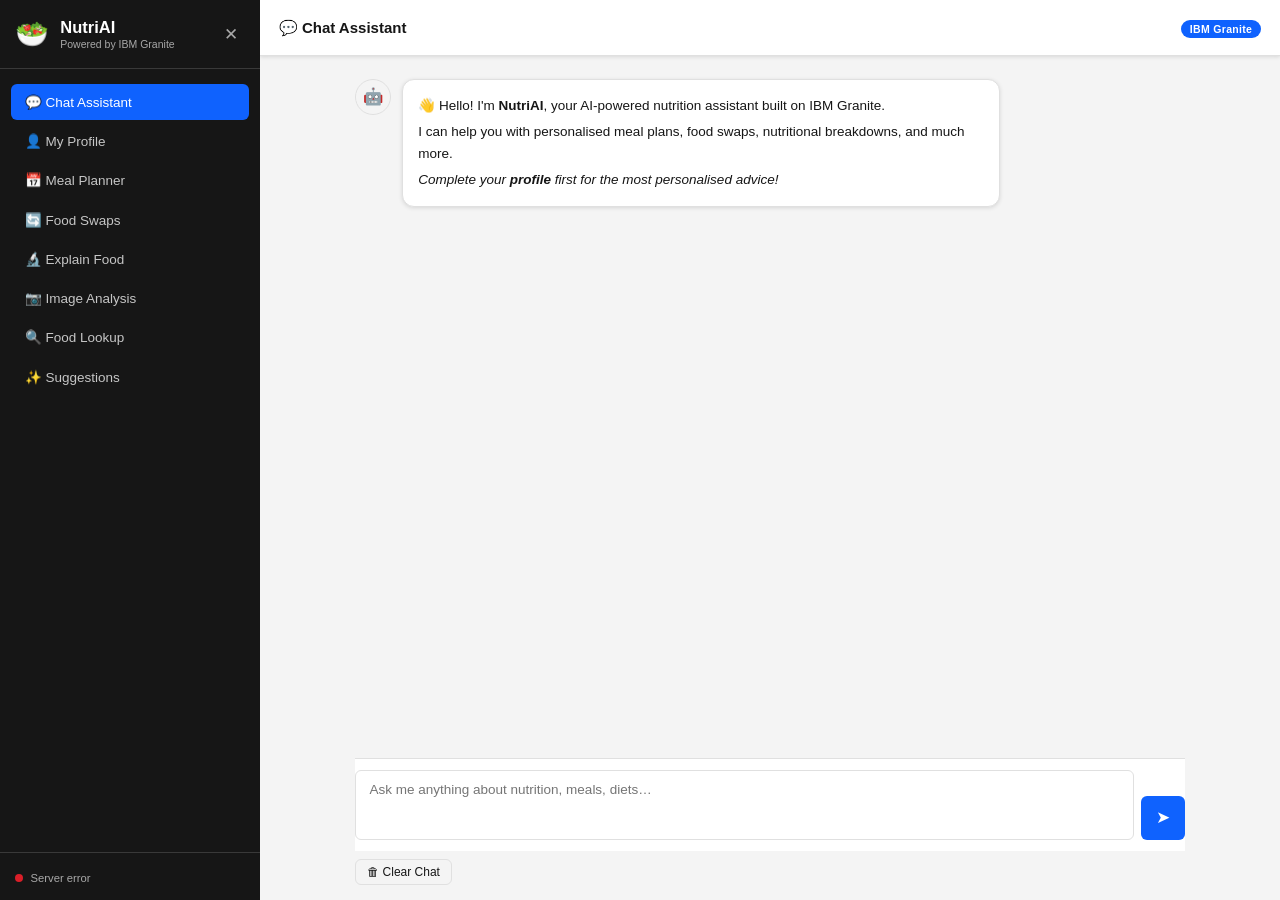
==== templates/index.html @ de21a89e "Initial commit: NutriAI - IBM Granite Nutrition Agent - Flask REST API with 13 endpoints - IBM Grani" ====
<!DOCTYPE html>
<html lang="en">
<head>
  <meta charset="UTF-8" />
  <meta name="viewport" content="width=device-width, initial-scale=1.0" />
  <title>NutriAI – AI Nutrition Assistant | IBM Granite</title>
  <link rel="stylesheet" href="/static/css/style.css" />
  <link rel="icon" type="image/svg+xml" href="data:image/svg+xml,<svg xmlns='http://www.w3.org/2000/svg' viewBox='0 0 100 100'><text y='.9em' font-size='90'>🥗</text></svg>" />
</head>
<body>

<!-- ═══════════════════════════  SIDEBAR  ════════════════════════════════ -->
<aside class="sidebar" id="sidebar">
  <div class="sidebar-header">
    <div class="logo">
      <span class="logo-icon">🥗</span>
      <div>
        <div class="logo-title">NutriAI</div>
        <div class="logo-sub">Powered by IBM Granite</div>
      </div>
    </div>
    <button class="sidebar-toggle" id="sidebarClose" aria-label="Close sidebar">✕</button>
  </div>

  <nav class="sidebar-nav">
    <button class="nav-btn active" data-panel="chat"        onclick="showPanel('chat')">💬 Chat Assistant</button>
    <button class="nav-btn"        data-panel="profile"     onclick="showPanel('profile')">👤 My Profile</button>
    <button class="nav-btn"        data-panel="mealplan"    onclick="showPanel('mealplan')">📅 Meal Planner</button>
    <button class="nav-btn"        data-panel="foodswap"    onclick="showPanel('foodswap')">🔄 Food Swaps</button>
    <button class="nav-btn"        data-panel="explain"     onclick="showPanel('explain')">🔬 Explain Food</button>
    <button class="nav-btn"        data-panel="image"       onclick="showPanel('image')">📷 Image Analysis</button>
    <button class="nav-btn"        data-panel="lookup"      onclick="showPanel('lookup')">🔍 Food Lookup</button>
    <button class="nav-btn"        data-panel="suggestions" onclick="showPanel('suggestions')">✨ Suggestions</button>
  </nav>

  <div class="sidebar-footer">
    <div class="status-badge" id="statusBadge">
      <span class="status-dot" id="statusDot"></span>
      <span id="statusText">Checking…</span>
    </div>
  </div>
</aside>

<!-- ════════════════════════════  MAIN  ══════════════════════════════════ -->
<div class="main-wrapper">

  <!-- Top bar -->
  <header class="topbar">
    <button class="hamburger" id="hamburger" onclick="toggleSidebar()" aria-label="Menu">☰</button>
    <h1 class="topbar-title" id="panelTitle">💬 Chat Assistant</h1>
    <div class="topbar-actions">
      <span class="ibm-badge">IBM Granite</span>
    </div>
  </header>

  <!-- ────────────────  CHAT PANEL  ──────────────── -->
  <section class="panel active" id="panel-chat">
    <div class="chat-container">
      <div class="chat-messages" id="chatMessages">
        <div class="chat-message assistant">
          <div class="avatar">🤖</div>
          <div class="bubble">
            <p>👋 Hello! I'm <strong>NutriAI</strong>, your AI-powered nutrition assistant built on IBM Granite.</p>
            <p>I can help you with personalised meal plans, food swaps, nutritional breakdowns, and much more.</p>
            <p><em>Complete your <strong>profile</strong> first for the most personalised advice!</em></p>
          </div>
        </div>
      </div>
      <div class="chat-input-row">
        <textarea id="chatInput" class="chat-textarea" rows="2"
          placeholder="Ask me anything about nutrition, meals, diets…" 
          onkeydown="chatKeydown(event)"></textarea>
        <button class="btn-send" onclick="sendChat()" aria-label="Send">➤</button>
      </div>
      <div class="chat-actions">
        <button class="btn-ghost btn-sm" onclick="clearChat()">🗑 Clear Chat</button>
      </div>
    </div>
  </section>

  <!-- ────────────────  PROFILE PANEL  ──────────────── -->
  <section class="panel" id="panel-profile">
    <div class="panel-inner">
      <div class="panel-hero">
        <h2>👤 My Health Profile</h2>
        <p>Fill in your details for a fully personalised AI nutrition experience.</p>
      </div>

      <form id="profileForm" class="card-form" onsubmit="saveProfile(event)">
        <div class="form-grid">

          <div class="form-group">
            <label>Name</label>
            <input type="text" id="pName" placeholder="Your name" />
          </div>
          <div class="form-group">
            <label>Age</label>
            <input type="number" id="pAge" placeholder="Years" min="10" max="120" />
          </div>
          <div class="form-group">
            <label>Gender</label>
            <select id="pGender">
              <option value="">Select…</option>
              <option value="male">Male</option>
              <option value="female">Female</option>
              <option value="other">Other</option>
            </select>
          </div>
          <div class="form-group">
            <label>Height (cm)</label>
            <input type="number" id="pHeight" placeholder="cm" min="50" max="250" />
          </div>
          <div class="form-group">
            <label>Current Weight (kg)</label>
            <input type="number" id="pWeight" placeholder="kg" min="20" max="500" step="0.1" />
          </div>
          <div class="form-group">
            <label>Target Weight (kg)</label>
            <input type="number" id="pTargetWeight" placeholder="kg" min="20" max="500" step="0.1" />
          </div>

          <div class="form-group">
            <label>Health Goal</label>
            <select id="pHealthGoal"></select>
          </div>
          <div class="form-group">
            <label>Activity Level</label>
            <select id="pActivityLevel"></select>
          </div>
          <div class="form-group">
            <label>Dietary Preference</label>
            <select id="pDietaryPref"></select>
          </div>
          <div class="form-group">
            <label>Meals Per Day</label>
            <select id="pMealsPerDay">
              <option value="2">2 meals</option>
              <option value="3" selected>3 meals</option>
              <option value="4">4 meals</option>
              <option value="5">5 meals</option>
              <option value="6">6 meals</option>
            </select>
          </div>

          <div class="form-group full-width">
            <label>Medical Conditions (comma-separated)</label>
            <input type="text" id="pMedical" placeholder="e.g. diabetes_type2, hypertension" />
          </div>
          <div class="form-group full-width">
            <label>Allergies / Intolerances (comma-separated)</label>
            <input type="text" id="pAllergies" placeholder="e.g. peanuts, shellfish, lactose" />
          </div>
          <div class="form-group full-width">
            <label>Disliked Foods (comma-separated)</label>
            <input type="text" id="pDisliked" placeholder="e.g. mushrooms, olives" />
          </div>
          <div class="form-group full-width">
            <label>Preferred Cuisines</label>
            <div id="cuisineCheckboxes" class="checkbox-group"></div>
          </div>
          <div class="form-group full-width">
            <label>Fitness Routine (describe)</label>
            <textarea id="pFitness" rows="2" placeholder="e.g. 5km run 3x/week, weight training 4x/week"></textarea>
          </div>
        </div>

        <div class="form-actions">
          <button type="submit" class="btn-primary">💾 Save Profile</button>
          <button type="button" class="btn-ghost" onclick="resetProfile()">🗑 Reset Profile</button>
        </div>
      </form>

      <div id="profileStats" class="stats-cards hidden"></div>
    </div>
  </section>

  <!-- ────────────────  MEAL PLAN PANEL  ──────────────── -->
  <section class="panel" id="panel-mealplan">
    <div class="panel-inner">
      <div class="panel-hero">
        <h2>📅 Personalised Meal Planner</h2>
        <p>Generate a complete AI-crafted meal plan tailored to your health goals and preferences.</p>
      </div>

      <div class="controls-row card">
        <div class="form-group">
          <label>Number of Days</label>
          <select id="mpDays">
            <option value="1">1 Day</option>
            <option value="3">3 Days</option>
            <option value="5">5 Days</option>
            <option value="7" selected>7 Days</option>
            <option value="14">14 Days</option>
          </select>
        </div>
        <button class="btn-primary" onclick="generateMealPlan()">🍽 Generate Meal Plan</button>
      </div>

      <div id="mealPlanResult" class="result-card hidden"></div>
      <div id="mealPlanFeedback" class="feedback-bar hidden">
        <span>Rate this meal plan:</span>
        <div class="stars" id="mpStars"></div>
      </div>
    </div>
  </section>

  <!-- ────────────────  FOOD SWAP PANEL  ──────────────── -->
  <section class="panel" id="panel-foodswap">
    <div class="panel-inner">
      <div class="panel-hero">
        <h2>🔄 Smart Food Swaps</h2>
        <p>Enter foods you want to replace and get personalised, healthier alternatives.</p>
      </div>

      <div class="card">
        <div class="form-group">
          <label>Foods to swap (comma-separated)</label>
          <input type="text" id="swapFoods" placeholder="e.g. white rice, butter, soda" />
        </div>
        <div class="form-group">
          <label>Reason for swap (optional)</label>
          <input type="text" id="swapReason" placeholder="e.g. reduce sugar, increase protein, lower carbs" />
        </div>
        <button class="btn-primary" onclick="getSwaps()">🔄 Get Smart Swaps</button>
      </div>

      <div id="swapResult" class="result-card hidden"></div>
    </div>
  </section>

  <!-- ────────────────  EXPLAIN FOOD PANEL  ──────────────── -->
  <section class="panel" id="panel-explain">
    <div class="panel-inner">
      <div class="panel-hero">
        <h2>🔬 Nutritional Explainer</h2>
        <p>Deep-dive into the science behind any food or meal. Understand what you eat.</p>
      </div>

      <div class="card">
        <div class="form-group">
          <label>Food or Meal to Explain</label>
          <input type="text" id="explainFood" placeholder="e.g. quinoa, salmon with broccoli, Greek yogurt" 
            onkeydown="if(event.key==='Enter') explainFoodItem()" />
        </div>
        <button class="btn-primary" onclick="explainFoodItem()">🔬 Explain Nutrition</button>
      </div>

      <div id="explainResult" class="result-card hidden"></div>
    </div>
  </section>

  <!-- ────────────────  IMAGE ANALYSIS PANEL  ──────────────── -->
  <section class="panel" id="panel-image">
    <div class="panel-inner">
      <div class="panel-hero">
        <h2>📷 Image Analysis</h2>
        <p>Upload a food photo or grocery label for instant AI nutritional analysis.</p>
      </div>

      <div class="card">
        <div class="upload-zone" id="uploadZone"
          ondragover="event.preventDefault(); this.classList.add('drag-over')"
          ondragleave="this.classList.remove('drag-over')"
          ondrop="handleDrop(event)">
          <div class="upload-icon">📷</div>
          <p>Drag & drop an image here, or</p>
          <label class="btn-outline" for="imageInput">Browse Image</label>
          <input type="file" id="imageInput" accept="image/*" style="display:none" onchange="handleImageSelect(event)" />
          <p class="muted">Supports PNG, JPG, JPEG, WebP (max 10MB)</p>
        </div>

        <div id="imagePreviewWrapper" class="hidden">
          <img id="imagePreview" class="image-preview" alt="Uploaded food image" />
          <button class="btn-ghost btn-sm" onclick="clearImage()">✕ Remove</button>
        </div>

        <button class="btn-primary" id="analyseBtn" onclick="analyseImage()" disabled>
          🔍 Analyse Image
        </button>
      </div>

      <div id="imageResult" class="result-card hidden"></div>
    </div>
  </section>

  <!-- ────────────────  FOOD LOOKUP PANEL  ──────────────── -->
  <section class="panel" id="panel-lookup">
    <div class="panel-inner">
      <div class="panel-hero">
        <h2>🔍 Food Nutrition Lookup</h2>
        <p>Instantly look up calorie and macro data for any food from our database.</p>
      </div>

      <div class="card">
        <div class="form-group search-row">
          <input type="text" id="lookupQuery" placeholder="e.g. chicken breast, avocado, oats"
            oninput="searchFoodsLive()" onkeydown="if(event.key==='Enter') lookupFood()" />
          <button class="btn-primary" onclick="lookupFood()">🔍 Look Up</button>
        </div>
        <div id="lookupSuggestions" class="tag-suggestions"></div>
      </div>

      <div id="lookupResult" class="result-card hidden"></div>
    </div>
  </section>

  <!-- ────────────────  SUGGESTIONS PANEL  ──────────────── -->
  <section class="panel" id="panel-suggestions">
    <div class="panel-inner">
      <div class="panel-hero">
        <h2>✨ Adaptive Suggestions</h2>
        <p>AI-powered meal suggestions that learn from your preferences and feedback.</p>
      </div>

      <div class="card">
        <p>Get personalised meal ideas based on your profile and feedback history. The more feedback you give, the smarter suggestions become!</p>
        <button class="btn-primary" onclick="getSuggestions()">✨ Get My Suggestions</button>
      </div>

      <div id="suggestionsResult" class="result-card hidden"></div>

      <!-- Feedback section -->
      <div class="card" style="margin-top:1.5rem">
        <h3>📝 Leave Feedback</h3>
        <p class="muted">Help NutriAI learn your preferences</p>
        <div class="form-grid" style="margin-top:1rem">
          <div class="form-group">
            <label>Food / Meal</label>
            <input type="text" id="fbItem" placeholder="e.g. Grilled chicken salad" />
          </div>
          <div class="form-group">
            <label>Type</label>
            <select id="fbType">
              <option value="meal">Meal</option>
              <option value="swap">Food Swap</option>
              <option value="plan">Meal Plan</option>
            </select>
          </div>
          <div class="form-group full-width">
            <label>Rating</label>
            <div class="stars" id="fbStars" data-rating="3"></div>
          </div>
          <div class="form-group full-width">
            <label>Note (optional)</label>
            <input type="text" id="fbNote" placeholder="e.g. Too spicy, loved the flavour" />
          </div>
        </div>
        <button class="btn-primary" onclick="submitFeedback()">Submit Feedback</button>
      </div>
    </div>
  </section>

</div><!-- /.main-wrapper -->

<!-- Loading overlay -->
<div class="loading-overlay hidden" id="loadingOverlay">
  <div class="spinner"></div>
  <p id="loadingText">Thinking…</p>
</div>

<!-- Toast notification -->
<div class="toast hidden" id="toast"></div>

<script src="/static/js/app.js"></script>
</body>
</html>
---- static/css/style.css ----
/* ═══════════════════════════════════════════════════════════════
   style.css  –  NutriAI Nutrition Assistant
   IBM Design–inspired: clean, accessible, professional
═══════════════════════════════════════════════════════════════ */

/* ── Variables ───────────────────────────────────────────────── */
:root {
  --bg:        #f4f4f4;
  --surface:   #ffffff;
  --border:    #e0e0e0;
  --text:      #161616;
  --muted:     #6f6f6f;
  --accent:    #0f62fe;   /* IBM Blue */
  --accent2:   #198038;   /* IBM Green */
  --danger:    #da1e28;
  --warn:      #f1c21b;
  --sidebar-w: 260px;
  --topbar-h:  56px;
  --radius:    6px;
  --shadow:    0 1px 4px rgba(0,0,0,.12);
  --font:      'IBM Plex Sans', -apple-system, BlinkMacSystemFont, 'Segoe UI', sans-serif;
}

/* ── Reset ───────────────────────────────────────────────────── */
*, *::before, *::after { box-sizing: border-box; margin: 0; padding: 0; }
html { font-size: 15px; }
body {
  font-family: var(--font);
  background: var(--bg);
  color: var(--text);
  min-height: 100vh;
  overflow-x: hidden;
}
a { color: var(--accent); text-decoration: none; }
a:hover { text-decoration: underline; }

/* ── Sidebar ─────────────────────────────────────────────────── */
.sidebar {
  position: fixed;
  top: 0; left: 0;
  width: var(--sidebar-w);
  height: 100vh;
  background: #161616;
  color: #f4f4f4;
  display: flex;
  flex-direction: column;
  z-index: 200;
  transition: transform .25s ease;
}
.sidebar.collapsed { transform: translateX(-100%); }

.sidebar-header {
  display: flex;
  align-items: center;
  justify-content: space-between;
  padding: 1.2rem 1rem;
  border-bottom: 1px solid #393939;
}
.logo { display: flex; align-items: center; gap: .75rem; }
.logo-icon { font-size: 1.8rem; }
.logo-title { font-size: 1.1rem; font-weight: 700; color: #ffffff; }
.logo-sub { font-size: .7rem; color: #a8a8a8; margin-top: 1px; }

.sidebar-toggle {
  background: none; border: none; color: #a8a8a8;
  font-size: 1.1rem; cursor: pointer; padding: .25rem .5rem; border-radius: 3px;
}
.sidebar-toggle:hover { background: #393939; color: #fff; }

.sidebar-nav {
  flex: 1;
  overflow-y: auto;
  padding: 1rem .75rem;
  display: flex;
  flex-direction: column;
  gap: .25rem;
}
.nav-btn {
  width: 100%;
  text-align: left;
  padding: .65rem .9rem;
  border: none;
  background: transparent;
  color: #c6c6c6;
  border-radius: var(--radius);
  cursor: pointer;
  font-size: .9rem;
  font-family: var(--font);
  transition: background .15s, color .15s;
}
.nav-btn:hover  { background: #262626; color: #ffffff; }
.nav-btn.active { background: var(--accent); color: #ffffff; }

.sidebar-footer {
  padding: 1rem;
  border-top: 1px solid #393939;
}
.status-badge {
  display: inline-flex;
  align-items: center;
  gap: .5rem;
  font-size: .75rem;
  color: #a8a8a8;
}
.status-dot {
  width: 8px; height: 8px;
  border-radius: 50%;
  background: #a8a8a8;
  flex-shrink: 0;
}
.status-dot.live  { background: var(--accent2); }
.status-dot.demo  { background: var(--warn); }
.status-dot.error { background: var(--danger); }

/* ── Main wrapper ────────────────────────────────────────────── */
.main-wrapper {
  margin-left: var(--sidebar-w);
  min-height: 100vh;
  display: flex;
  flex-direction: column;
  transition: margin-left .25s ease;
}
.main-wrapper.full { margin-left: 0; }

/* ── Topbar ──────────────────────────────────────────────────── */
.topbar {
  position: sticky;
  top: 0; z-index: 100;
  height: var(--topbar-h);
  background: var(--surface);
  border-bottom: 1px solid var(--border);
  display: flex;
  align-items: center;
  padding: 0 1.25rem;
  gap: 1rem;
  box-shadow: var(--shadow);
}
.hamburger {
  background: none; border: none;
  font-size: 1.4rem; cursor: pointer; color: var(--text);
  display: none;   /* shown on mobile */
  padding: .25rem .5rem; border-radius: 4px;
}
.hamburger:hover { background: var(--bg); }
.topbar-title { font-size: 1rem; font-weight: 600; flex: 1; }
.ibm-badge {
  font-size: .7rem;
  font-weight: 600;
  background: #0f62fe;
  color: #fff;
  padding: .2rem .6rem;
  border-radius: 12px;
  letter-spacing: .03em;
}

/* ── Panels ──────────────────────────────────────────────────── */
.panel { display: none; flex: 1; animation: fadeIn .2s ease; }
.panel.active { display: flex; flex-direction: column; }

.panel-inner {
  max-width: 860px;
  width: 100%;
  margin: 0 auto;
  padding: 2rem 1.5rem;
  flex: 1;
}
.panel-hero {
  margin-bottom: 1.5rem;
}
.panel-hero h2 { font-size: 1.4rem; font-weight: 700; margin-bottom: .4rem; }
.panel-hero p  { color: var(--muted); font-size: .9rem; }

/* ── Cards ───────────────────────────────────────────────────── */
.card {
  background: var(--surface);
  border: 1px solid var(--border);
  border-radius: var(--radius);
  padding: 1.5rem;
  margin-bottom: 1.5rem;
  box-shadow: var(--shadow);
}
.card-form { background: var(--surface); border: 1px solid var(--border); border-radius: var(--radius); padding: 1.5rem; box-shadow: var(--shadow); }

.result-card {
  background: var(--surface);
  border: 1px solid var(--border);
  border-left: 4px solid var(--accent);
  border-radius: var(--radius);
  padding: 1.5rem;
  box-shadow: var(--shadow);
  line-height: 1.7;
}
.result-card h1, .result-card h2, .result-card h3 {
  color: var(--accent);
  margin: 1rem 0 .5rem;
}
.result-card h1 { font-size: 1.2rem; }
.result-card h2 { font-size: 1.1rem; }
.result-card h3 { font-size: 1rem; }
.result-card p  { margin: .5rem 0; }
.result-card ul, .result-card ol { margin: .5rem 0 .5rem 1.5rem; }
.result-card li { margin: .25rem 0; }
.result-card strong { color: #0f62fe; }
.result-card table {
  width: 100%; border-collapse: collapse; margin: 1rem 0; font-size: .85rem;
}
.result-card th, .result-card td {
  border: 1px solid var(--border); padding: .5rem .75rem; text-align: left;
}
.result-card th { background: var(--bg); font-weight: 600; }

/* ── Forms ───────────────────────────────────────────────────── */
.form-grid {
  display: grid;
  grid-template-columns: repeat(auto-fill, minmax(220px, 1fr));
  gap: 1rem;
}
.form-group { display: flex; flex-direction: column; gap: .3rem; }
.form-group.full-width { grid-column: 1 / -1; }
.form-group label { font-size: .8rem; font-weight: 600; color: var(--muted); text-transform: uppercase; letter-spacing: .04em; }

input[type=text], input[type=number], input[type=email],
select, textarea {
  border: 1px solid var(--border);
  border-radius: var(--radius);
  padding: .55rem .75rem;
  font-family: var(--font);
  font-size: .9rem;
  background: var(--surface);
  color: var(--text);
  width: 100%;
  transition: border-color .15s;
}
input:focus, select:focus, textarea:focus {
  outline: none;
  border-color: var(--accent);
  box-shadow: 0 0 0 2px rgba(15,98,254,.15);
}
textarea { resize: vertical; min-height: 70px; }

.form-actions { display: flex; gap: .75rem; margin-top: 1.25rem; flex-wrap: wrap; }

.controls-row {
  display: flex;
  align-items: flex-end;
  gap: 1rem;
  flex-wrap: wrap;
}

.search-row { display: flex; gap: .5rem; align-items: center; }
.search-row input { flex: 1; }

/* ── Buttons ─────────────────────────────────────────────────── */
.btn-primary {
  background: var(--accent);
  color: #fff;
  border: none;
  border-radius: var(--radius);
  padding: .6rem 1.25rem;
  font-family: var(--font);
  font-size: .9rem;
  font-weight: 600;
  cursor: pointer;
  transition: background .15s, transform .1s;
  white-space: nowrap;
}
.btn-primary:hover   { background: #0353e9; }
.btn-primary:active  { transform: scale(.97); }
.btn-primary:disabled { background: #a8a8a8; cursor: not-allowed; }

.btn-ghost {
  background: transparent;
  color: var(--text);
  border: 1px solid var(--border);
  border-radius: var(--radius);
  padding: .6rem 1.25rem;
  font-family: var(--font);
  font-size: .9rem;
  cursor: pointer;
  transition: background .15s;
}
.btn-ghost:hover { background: var(--bg); }

.btn-outline {
  display: inline-block;
  background: transparent;
  color: var(--accent);
  border: 1.5px solid var(--accent);
  border-radius: var(--radius);
  padding: .5rem 1rem;
  font-family: var(--font);
  font-size: .9rem;
  cursor: pointer;
  transition: all .15s;
}
.btn-outline:hover { background: var(--accent); color: #fff; }

.btn-sm { font-size: .8rem; padding: .35rem .75rem; }

/* ── Chat ────────────────────────────────────────────────────── */
.chat-container {
  display: flex;
  flex-direction: column;
  height: calc(100vh - var(--topbar-h));
  max-width: 860px;
  width: 100%;
  margin: 0 auto;
  padding: 0 1rem;
}
.chat-messages {
  flex: 1;
  overflow-y: auto;
  padding: 1.5rem 0;
  display: flex;
  flex-direction: column;
  gap: 1rem;
}
.chat-message {
  display: flex;
  align-items: flex-start;
  gap: .75rem;
  animation: fadeIn .2s ease;
}
.chat-message.user   { flex-direction: row-reverse; }
.avatar {
  width: 36px; height: 36px;
  background: var(--bg);
  border: 1px solid var(--border);
  border-radius: 50%;
  display: flex; align-items: center; justify-content: center;
  font-size: 1.1rem; flex-shrink: 0;
}
.chat-message.user .avatar { background: var(--accent); color: #fff; font-size: .85rem; font-weight: 700; }

.bubble {
  max-width: 72%;
  background: var(--surface);
  border: 1px solid var(--border);
  border-radius: 12px;
  padding: .75rem 1rem;
  font-size: .9rem;
  line-height: 1.6;
  box-shadow: var(--shadow);
}
.chat-message.user .bubble {
  background: var(--accent);
  color: #fff;
  border-color: var(--accent);
}
.bubble p { margin: .3rem 0; }
.bubble strong { color: inherit; }
.chat-message.user .bubble strong { color: #ffffff; }
.bubble h1,.bubble h2,.bubble h3 { margin: .5rem 0 .3rem; font-size: .95rem; }
.bubble ul, .bubble ol { margin: .3rem 0 .3rem 1.2rem; }
.bubble li { margin: .2rem 0; }

.chat-input-row {
  display: flex;
  gap: .5rem;
  padding: .75rem 0;
  border-top: 1px solid var(--border);
  background: var(--surface);
}
.chat-textarea {
  flex: 1;
  border: 1px solid var(--border);
  border-radius: var(--radius);
  padding: .6rem .9rem;
  font-family: var(--font);
  font-size: .9rem;
  resize: none;
  line-height: 1.5;
}
.chat-textarea:focus {
  outline: none;
  border-color: var(--accent);
  box-shadow: 0 0 0 2px rgba(15,98,254,.15);
}
.btn-send {
  background: var(--accent);
  color: #fff;
  border: none;
  border-radius: var(--radius);
  width: 44px;
  height: 44px;
  font-size: 1.1rem;
  cursor: pointer;
  transition: background .15s;
  align-self: flex-end;
  flex-shrink: 0;
}
.btn-send:hover { background: #0353e9; }

.chat-actions {
  padding: .5rem 0 1rem;
  display: flex;
  gap: .5rem;
}

/* ── Upload zone ─────────────────────────────────────────────── */
.upload-zone {
  border: 2px dashed var(--border);
  border-radius: var(--radius);
  padding: 2.5rem;
  text-align: center;
  cursor: pointer;
  transition: border-color .2s, background .2s;
  margin-bottom: 1rem;
}
.upload-zone:hover, .upload-zone.drag-over {
  border-color: var(--accent);
  background: rgba(15,98,254,.04);
}
.upload-icon { font-size: 3rem; margin-bottom: .75rem; }
.upload-zone p { color: var(--muted); margin: .5rem 0; font-size: .9rem; }

.image-preview {
  max-width: 100%;
  max-height: 280px;
  border-radius: var(--radius);
  display: block;
  margin: 1rem 0 .5rem;
  border: 1px solid var(--border);
}

/* ── Stats cards ─────────────────────────────────────────────── */
.stats-cards {
  display: grid;
  grid-template-columns: repeat(auto-fill, minmax(160px, 1fr));
  gap: 1rem;
  margin-top: 1.5rem;
}
.stat-card {
  background: var(--surface);
  border: 1px solid var(--border);
  border-top: 3px solid var(--accent);
  border-radius: var(--radius);
  padding: 1rem;
  text-align: center;
  box-shadow: var(--shadow);
}
.stat-value { font-size: 1.6rem; font-weight: 700; color: var(--accent); }
.stat-label { font-size: .75rem; color: var(--muted); margin-top: .3rem; text-transform: uppercase; letter-spacing: .04em; }

/* ── Stars ───────────────────────────────────────────────────── */
.stars {
  display: inline-flex;
  gap: .25rem;
  cursor: pointer;
}
.star {
  font-size: 1.5rem;
  color: #e0e0e0;
  transition: color .1s;
  user-select: none;
}
.star.active { color: var(--warn); }

/* ── Feedback bar ────────────────────────────────────────────── */
.feedback-bar {
  display: flex;
  align-items: center;
  gap: 1rem;
  padding: .75rem 1rem;
  background: var(--surface);
  border: 1px solid var(--border);
  border-radius: var(--radius);
  margin-top: 1rem;
  font-size: .9rem;
}

/* ── Tags / suggestions ──────────────────────────────────────── */
.tag-suggestions {
  display: flex;
  flex-wrap: wrap;
  gap: .4rem;
  margin-top: .5rem;
}
.tag {
  background: var(--bg);
  border: 1px solid var(--border);
  border-radius: 20px;
  padding: .25rem .75rem;
  font-size: .8rem;
  cursor: pointer;
  transition: background .15s;
}
.tag:hover { background: var(--accent); color: #fff; border-color: var(--accent); }

/* ── Checkbox group ──────────────────────────────────────────── */
.checkbox-group {
  display: flex;
  flex-wrap: wrap;
  gap: .4rem;
  margin-top: .25rem;
}
.checkbox-group label {
  display: flex;
  align-items: center;
  gap: .3rem;
  font-size: .85rem;
  font-weight: 400;
  text-transform: none;
  letter-spacing: normal;
  color: var(--text);
  background: var(--bg);
  border: 1px solid var(--border);
  border-radius: 4px;
  padding: .25rem .6rem;
  cursor: pointer;
  transition: background .15s;
}
.checkbox-group label:hover { background: rgba(15,98,254,.08); border-color: var(--accent); }
.checkbox-group input[type=checkbox] { accent-color: var(--accent); }

/* ── Loading overlay ─────────────────────────────────────────── */
.loading-overlay {
  position: fixed;
  inset: 0;
  background: rgba(22,22,22,.6);
  z-index: 999;
  display: flex;
  flex-direction: column;
  align-items: center;
  justify-content: center;
  gap: 1rem;
  color: #ffffff;
  font-size: 1rem;
}
.spinner {
  width: 40px; height: 40px;
  border: 3px solid rgba(255,255,255,.3);
  border-top-color: #fff;
  border-radius: 50%;
  animation: spin .8s linear infinite;
}

/* ── Toast ───────────────────────────────────────────────────── */
.toast {
  position: fixed;
  bottom: 1.5rem;
  left: 50%;
  transform: translateX(-50%);
  background: #161616;
  color: #fff;
  padding: .7rem 1.5rem;
  border-radius: 24px;
  font-size: .85rem;
  z-index: 1000;
  box-shadow: 0 4px 12px rgba(0,0,0,.25);
  animation: slideUp .2s ease;
}
.toast.success { background: var(--accent2); }
.toast.error   { background: var(--danger); }

/* ── Utilities ───────────────────────────────────────────────── */
.hidden { display: none !important; }
.muted  { color: var(--muted); font-size: .85rem; }

/* ── Animations ──────────────────────────────────────────────── */
@keyframes fadeIn {
  from { opacity: 0; transform: translateY(6px); }
  to   { opacity: 1; transform: translateY(0); }
}
@keyframes spin { to { transform: rotate(360deg); } }
@keyframes slideUp {
  from { opacity: 0; transform: translateX(-50%) translateY(10px); }
  to   { opacity: 1; transform: translateX(-50%) translateY(0); }
}

/* ── Responsive ──────────────────────────────────────────────── */
@media (max-width: 768px) {
  .sidebar { transform: translateX(-100%); }
  .sidebar.open { transform: translateX(0); }
  .main-wrapper { margin-left: 0; }
  .hamburger { display: block; }
  .bubble { max-width: 88%; }
  .form-grid { grid-template-columns: 1fr; }
  .panel-inner { padding: 1.25rem 1rem; }
}
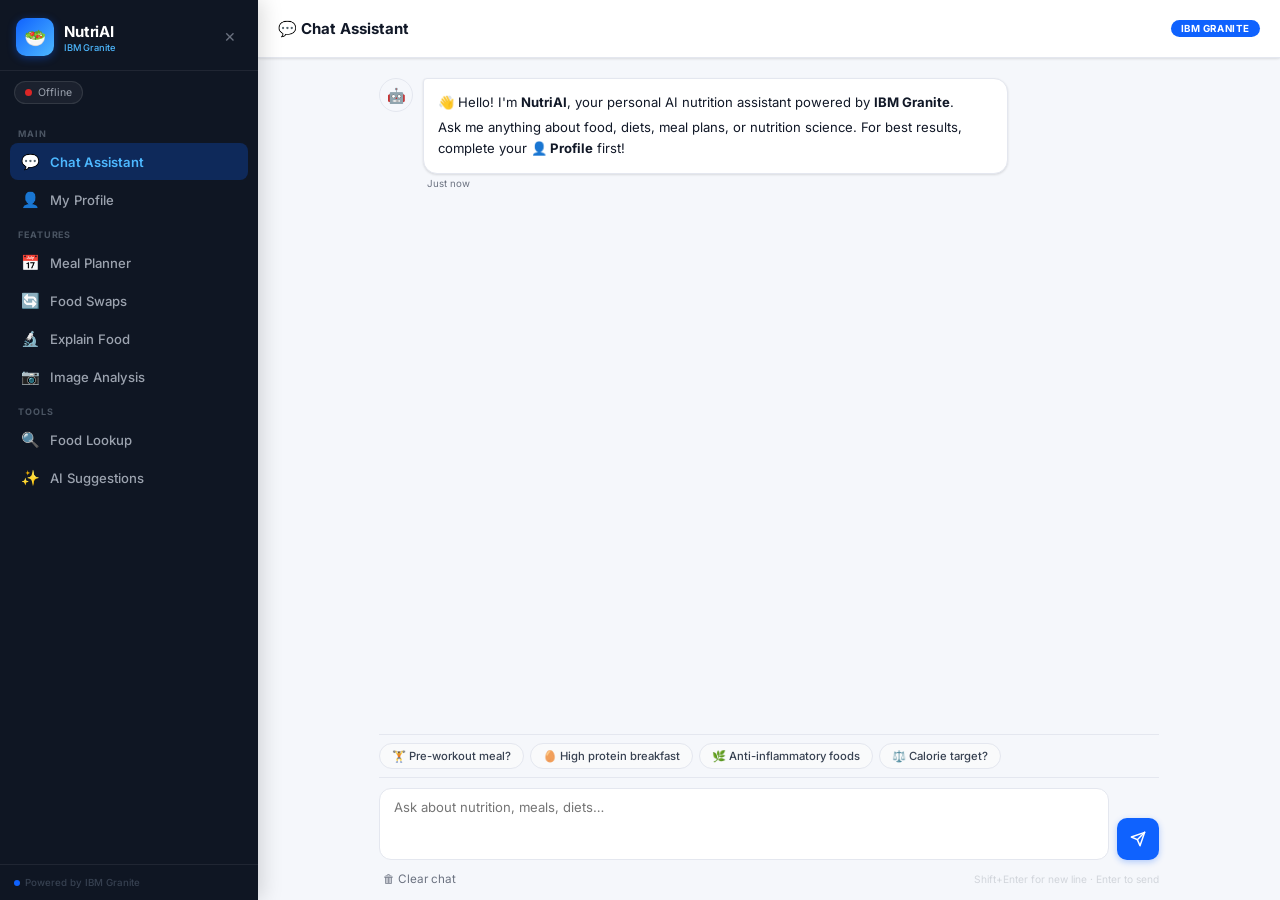
==== commit 6fceae66: "Enhance frontend: modern Inter font, animated chat bubbles, typing dots, quick-pill prompts, improve" ====
--- a/templates/index.html
+++ b/templates/index.html
@@ -3,222 +3,257 @@
 <head>
   <meta charset="UTF-8" />
   <meta name="viewport" content="width=device-width, initial-scale=1.0" />
-  <title>NutriAI – AI Nutrition Assistant | IBM Granite</title>
+  <title>NutriAI – AI Nutrition Assistant</title>
   <link rel="stylesheet" href="/static/css/style.css" />
+  <link rel="preconnect" href="https://fonts.googleapis.com">
+  <link href="https://fonts.googleapis.com/css2?family=Inter:wght@300;400;500;600;700;800&display=swap" rel="stylesheet">
   <link rel="icon" type="image/svg+xml" href="data:image/svg+xml,<svg xmlns='http://www.w3.org/2000/svg' viewBox='0 0 100 100'><text y='.9em' font-size='90'>🥗</text></svg>" />
 </head>
 <body>
 
-<!-- ═══════════════════════════  SIDEBAR  ════════════════════════════════ -->
+<!-- ══════════════════ SIDEBAR ══════════════════ -->
 <aside class="sidebar" id="sidebar">
-  <div class="sidebar-header">
-    <div class="logo">
-      <span class="logo-icon">🥗</span>
-      <div>
-        <div class="logo-title">NutriAI</div>
-        <div class="logo-sub">Powered by IBM Granite</div>
-      </div>
-    </div>
-    <button class="sidebar-toggle" id="sidebarClose" aria-label="Close sidebar">✕</button>
+  <div class="sidebar-brand">
+    <div class="brand-icon">🥗</div>
+    <div class="brand-text">
+      <span class="brand-name">NutriAI</span>
+      <span class="brand-sub">IBM Granite</span>
+    </div>
+    <button class="sidebar-close" id="sidebarClose" aria-label="Close">✕</button>
   </div>
 
+  <div class="sidebar-status">
+    <div class="status-pill" id="statusPill">
+      <span class="status-dot" id="statusDot"></span>
+      <span id="statusText">Connecting…</span>
+    </div>
+  </div>
+
   <nav class="sidebar-nav">
-    <button class="nav-btn active" data-panel="chat"        onclick="showPanel('chat')">💬 Chat Assistant</button>
-    <button class="nav-btn"        data-panel="profile"     onclick="showPanel('profile')">👤 My Profile</button>
-    <button class="nav-btn"        data-panel="mealplan"    onclick="showPanel('mealplan')">📅 Meal Planner</button>
-    <button class="nav-btn"        data-panel="foodswap"    onclick="showPanel('foodswap')">🔄 Food Swaps</button>
-    <button class="nav-btn"        data-panel="explain"     onclick="showPanel('explain')">🔬 Explain Food</button>
-    <button class="nav-btn"        data-panel="image"       onclick="showPanel('image')">📷 Image Analysis</button>
-    <button class="nav-btn"        data-panel="lookup"      onclick="showPanel('lookup')">🔍 Food Lookup</button>
-    <button class="nav-btn"        data-panel="suggestions" onclick="showPanel('suggestions')">✨ Suggestions</button>
+    <div class="nav-section-label">Main</div>
+    <button class="nav-item active" data-panel="chat"        onclick="showPanel('chat')">
+      <span class="nav-icon">💬</span><span class="nav-label">Chat Assistant</span>
+    </button>
+    <button class="nav-item" data-panel="profile"     onclick="showPanel('profile')">
+      <span class="nav-icon">👤</span><span class="nav-label">My Profile</span>
+    </button>
+
+    <div class="nav-section-label">Features</div>
+    <button class="nav-item" data-panel="mealplan"    onclick="showPanel('mealplan')">
+      <span class="nav-icon">📅</span><span class="nav-label">Meal Planner</span>
+    </button>
+    <button class="nav-item" data-panel="foodswap"    onclick="showPanel('foodswap')">
+      <span class="nav-icon">🔄</span><span class="nav-label">Food Swaps</span>
+    </button>
+    <button class="nav-item" data-panel="explain"     onclick="showPanel('explain')">
+      <span class="nav-icon">🔬</span><span class="nav-label">Explain Food</span>
+    </button>
+    <button class="nav-item" data-panel="image"       onclick="showPanel('image')">
+      <span class="nav-icon">📷</span><span class="nav-label">Image Analysis</span>
+    </button>
+
+    <div class="nav-section-label">Tools</div>
+    <button class="nav-item" data-panel="lookup"      onclick="showPanel('lookup')">
+      <span class="nav-icon">🔍</span><span class="nav-label">Food Lookup</span>
+    </button>
+    <button class="nav-item" data-panel="suggestions" onclick="showPanel('suggestions')">
+      <span class="nav-icon">✨</span><span class="nav-label">AI Suggestions</span>
+    </button>
   </nav>
 
   <div class="sidebar-footer">
-    <div class="status-badge" id="statusBadge">
-      <span class="status-dot" id="statusDot"></span>
-      <span id="statusText">Checking…</span>
-    </div>
+    <span class="footer-tag">Powered by IBM Granite</span>
   </div>
 </aside>
 
-<!-- ════════════════════════════  MAIN  ══════════════════════════════════ -->
-<div class="main-wrapper">
-
-  <!-- Top bar -->
+<!-- Sidebar overlay (mobile) -->
+<div class="sidebar-overlay" id="sidebarOverlay" onclick="toggleSidebar()"></div>
+
+<!-- ══════════════════ MAIN ══════════════════ -->
+<div class="main-wrapper" id="mainWrapper">
+
+  <!-- Topbar -->
   <header class="topbar">
-    <button class="hamburger" id="hamburger" onclick="toggleSidebar()" aria-label="Menu">☰</button>
-    <h1 class="topbar-title" id="panelTitle">💬 Chat Assistant</h1>
-    <div class="topbar-actions">
-      <span class="ibm-badge">IBM Granite</span>
+    <button class="hamburger" id="hamburger" onclick="toggleSidebar()">
+      <span></span><span></span><span></span>
+    </button>
+    <div class="topbar-center">
+      <h1 class="topbar-title" id="panelTitle">💬 Chat Assistant</h1>
+    </div>
+    <div class="topbar-right">
+      <span class="ibm-pill">IBM Granite</span>
     </div>
   </header>
 
-  <!-- ────────────────  CHAT PANEL  ──────────────── -->
+  <!-- ─────────────── CHAT ─────────────── -->
   <section class="panel active" id="panel-chat">
-    <div class="chat-container">
+    <div class="chat-wrap">
       <div class="chat-messages" id="chatMessages">
-        <div class="chat-message assistant">
-          <div class="avatar">🤖</div>
-          <div class="bubble">
-            <p>👋 Hello! I'm <strong>NutriAI</strong>, your AI-powered nutrition assistant built on IBM Granite.</p>
-            <p>I can help you with personalised meal plans, food swaps, nutritional breakdowns, and much more.</p>
-            <p><em>Complete your <strong>profile</strong> first for the most personalised advice!</em></p>
-          </div>
-        </div>
-      </div>
-      <div class="chat-input-row">
-        <textarea id="chatInput" class="chat-textarea" rows="2"
-          placeholder="Ask me anything about nutrition, meals, diets…" 
-          onkeydown="chatKeydown(event)"></textarea>
-        <button class="btn-send" onclick="sendChat()" aria-label="Send">➤</button>
-      </div>
-      <div class="chat-actions">
-        <button class="btn-ghost btn-sm" onclick="clearChat()">🗑 Clear Chat</button>
-      </div>
-    </div>
-  </section>
-
-  <!-- ────────────────  PROFILE PANEL  ──────────────── -->
+        <div class="chat-msg assistant">
+          <div class="msg-avatar">🤖</div>
+          <div class="msg-content">
+            <div class="msg-bubble">
+              <p>👋 Hello! I'm <strong>NutriAI</strong>, your personal AI nutrition assistant powered by <strong>IBM Granite</strong>.</p>
+              <p>Ask me anything about food, diets, meal plans, or nutrition science. For best results, complete your <strong>👤 Profile</strong> first!</p>
+            </div>
+            <div class="msg-time">Just now</div>
+          </div>
+        </div>
+      </div>
+
+      <div class="chat-suggestions" id="chatSuggestions">
+        <button class="chat-pill" onclick="fillChat('What should I eat before a morning workout?')">🏋️ Pre-workout meal?</button>
+        <button class="chat-pill" onclick="fillChat('Give me a high protein breakfast idea')">🥚 High protein breakfast</button>
+        <button class="chat-pill" onclick="fillChat('What foods help reduce inflammation?')">🌿 Anti-inflammatory foods</button>
+        <button class="chat-pill" onclick="fillChat('How many calories should I eat to lose weight?')">⚖️ Calorie target?</button>
+      </div>
+
+      <div class="chat-input-bar">
+        <textarea id="chatInput" class="chat-input" rows="1"
+          placeholder="Ask about nutrition, meals, diets…"
+          onkeydown="chatKeydown(event)"
+          oninput="autoResize(this)"></textarea>
+        <button class="chat-send" id="chatSendBtn" onclick="sendChat()">
+          <svg viewBox="0 0 24 24" fill="none" stroke="currentColor" stroke-width="2.2" stroke-linecap="round" stroke-linejoin="round"><line x1="22" y1="2" x2="11" y2="13"/><polygon points="22 2 15 22 11 13 2 9 22 2"/></svg>
+        </button>
+      </div>
+      <div class="chat-footer-row">
+        <button class="link-btn" onclick="clearChat()">🗑 Clear chat</button>
+        <span class="chat-hint">Shift+Enter for new line · Enter to send</span>
+      </div>
+    </div>
+  </section>
+
+  <!-- ─────────────── PROFILE ─────────────── -->
   <section class="panel" id="panel-profile">
-    <div class="panel-inner">
-      <div class="panel-hero">
+    <div class="panel-page">
+      <div class="page-hero">
         <h2>👤 My Health Profile</h2>
-        <p>Fill in your details for a fully personalised AI nutrition experience.</p>
-      </div>
-
-      <form id="profileForm" class="card-form" onsubmit="saveProfile(event)">
-        <div class="form-grid">
-
-          <div class="form-group">
-            <label>Name</label>
-            <input type="text" id="pName" placeholder="Your name" />
-          </div>
-          <div class="form-group">
-            <label>Age</label>
-            <input type="number" id="pAge" placeholder="Years" min="10" max="120" />
-          </div>
-          <div class="form-group">
-            <label>Gender</label>
-            <select id="pGender">
-              <option value="">Select…</option>
-              <option value="male">Male</option>
-              <option value="female">Female</option>
-              <option value="other">Other</option>
-            </select>
-          </div>
-          <div class="form-group">
-            <label>Height (cm)</label>
-            <input type="number" id="pHeight" placeholder="cm" min="50" max="250" />
-          </div>
-          <div class="form-group">
-            <label>Current Weight (kg)</label>
-            <input type="number" id="pWeight" placeholder="kg" min="20" max="500" step="0.1" />
-          </div>
-          <div class="form-group">
-            <label>Target Weight (kg)</label>
-            <input type="number" id="pTargetWeight" placeholder="kg" min="20" max="500" step="0.1" />
-          </div>
-
-          <div class="form-group">
-            <label>Health Goal</label>
-            <select id="pHealthGoal"></select>
-          </div>
-          <div class="form-group">
-            <label>Activity Level</label>
-            <select id="pActivityLevel"></select>
-          </div>
-          <div class="form-group">
-            <label>Dietary Preference</label>
-            <select id="pDietaryPref"></select>
-          </div>
-          <div class="form-group">
-            <label>Meals Per Day</label>
-            <select id="pMealsPerDay">
-              <option value="2">2 meals</option>
-              <option value="3" selected>3 meals</option>
-              <option value="4">4 meals</option>
-              <option value="5">5 meals</option>
-              <option value="6">6 meals</option>
-            </select>
-          </div>
-
-          <div class="form-group full-width">
-            <label>Medical Conditions (comma-separated)</label>
-            <input type="text" id="pMedical" placeholder="e.g. diabetes_type2, hypertension" />
-          </div>
-          <div class="form-group full-width">
-            <label>Allergies / Intolerances (comma-separated)</label>
-            <input type="text" id="pAllergies" placeholder="e.g. peanuts, shellfish, lactose" />
-          </div>
-          <div class="form-group full-width">
-            <label>Disliked Foods (comma-separated)</label>
-            <input type="text" id="pDisliked" placeholder="e.g. mushrooms, olives" />
-          </div>
-          <div class="form-group full-width">
-            <label>Preferred Cuisines</label>
-            <div id="cuisineCheckboxes" class="checkbox-group"></div>
-          </div>
-          <div class="form-group full-width">
-            <label>Fitness Routine (describe)</label>
-            <textarea id="pFitness" rows="2" placeholder="e.g. 5km run 3x/week, weight training 4x/week"></textarea>
-          </div>
+        <p>Fill in your details to get fully personalised AI nutrition guidance.</p>
+      </div>
+
+      <div id="profileStats" class="stat-grid hidden"></div>
+
+      <form id="profileForm" onsubmit="saveProfile(event)">
+        <div class="form-card">
+          <div class="form-card-title">🧍 Personal Details</div>
+          <div class="form-grid">
+            <div class="field"><label>Name</label><input type="text" id="pName" placeholder="Your name" /></div>
+            <div class="field"><label>Age</label><input type="number" id="pAge" placeholder="Years" min="10" max="120" /></div>
+            <div class="field"><label>Gender</label>
+              <select id="pGender">
+                <option value="">Select…</option>
+                <option value="male">Male</option>
+                <option value="female">Female</option>
+                <option value="other">Other</option>
+              </select>
+            </div>
+            <div class="field"><label>Height (cm)</label><input type="number" id="pHeight" placeholder="e.g. 165" min="50" max="250" /></div>
+            <div class="field"><label>Weight (kg)</label><input type="number" id="pWeight" placeholder="e.g. 65" min="20" max="500" step="0.1" /></div>
+            <div class="field"><label>Target Weight (kg)</label><input type="number" id="pTargetWeight" placeholder="e.g. 60" min="20" max="500" step="0.1" /></div>
+          </div>
+        </div>
+
+        <div class="form-card">
+          <div class="form-card-title">🎯 Health Goals</div>
+          <div class="form-grid">
+            <div class="field"><label>Health Goal</label><select id="pHealthGoal"></select></div>
+            <div class="field"><label>Activity Level</label><select id="pActivityLevel"></select></div>
+            <div class="field"><label>Dietary Preference</label><select id="pDietaryPref"></select></div>
+            <div class="field"><label>Meals Per Day</label>
+              <select id="pMealsPerDay">
+                <option value="2">2 meals</option>
+                <option value="3" selected>3 meals</option>
+                <option value="4">4 meals</option>
+                <option value="5">5 meals</option>
+                <option value="6">6 meals</option>
+              </select>
+            </div>
+          </div>
+        </div>
+
+        <div class="form-card">
+          <div class="form-card-title">⚕️ Health Conditions & Restrictions</div>
+          <div class="form-grid">
+            <div class="field wide"><label>Medical Conditions <span class="label-hint">(comma-separated)</span></label>
+              <input type="text" id="pMedical" placeholder="e.g. diabetes_type2, hypertension" />
+            </div>
+            <div class="field wide"><label>Allergies / Intolerances <span class="label-hint">(comma-separated)</span></label>
+              <input type="text" id="pAllergies" placeholder="e.g. peanuts, gluten, lactose" />
+            </div>
+            <div class="field wide"><label>Disliked Foods <span class="label-hint">(comma-separated)</span></label>
+              <input type="text" id="pDisliked" placeholder="e.g. mushrooms, olives" />
+            </div>
+          </div>
+        </div>
+
+        <div class="form-card">
+          <div class="form-card-title">🍜 Cuisine Preferences</div>
+          <div id="cuisineCheckboxes" class="cuisine-grid"></div>
+        </div>
+
+        <div class="form-card">
+          <div class="form-card-title">🏃 Fitness Routine</div>
+          <textarea id="pFitness" rows="2" placeholder="e.g. 5km run 3x/week, weight training 4x/week"></textarea>
         </div>
 
         <div class="form-actions">
           <button type="submit" class="btn-primary">💾 Save Profile</button>
-          <button type="button" class="btn-ghost" onclick="resetProfile()">🗑 Reset Profile</button>
+          <button type="button" class="btn-ghost" onclick="resetProfile()">Reset</button>
         </div>
       </form>
-
-      <div id="profileStats" class="stats-cards hidden"></div>
-    </div>
-  </section>
-
-  <!-- ────────────────  MEAL PLAN PANEL  ──────────────── -->
+    </div>
+  </section>
+
+  <!-- ─────────────── MEAL PLAN ─────────────── -->
   <section class="panel" id="panel-mealplan">
-    <div class="panel-inner">
-      <div class="panel-hero">
+    <div class="panel-page">
+      <div class="page-hero">
         <h2>📅 Personalised Meal Planner</h2>
-        <p>Generate a complete AI-crafted meal plan tailored to your health goals and preferences.</p>
-      </div>
-
-      <div class="controls-row card">
-        <div class="form-group">
-          <label>Number of Days</label>
-          <select id="mpDays">
-            <option value="1">1 Day</option>
-            <option value="3">3 Days</option>
-            <option value="5">5 Days</option>
-            <option value="7" selected>7 Days</option>
-            <option value="14">14 Days</option>
-          </select>
-        </div>
-        <button class="btn-primary" onclick="generateMealPlan()">🍽 Generate Meal Plan</button>
+        <p>AI-crafted meal plans tailored to your health goals, allergies, and cuisine preferences.</p>
+      </div>
+
+      <div class="action-card">
+        <div class="action-card-row">
+          <div class="field" style="min-width:160px;">
+            <label>Number of Days</label>
+            <select id="mpDays">
+              <option value="1">1 Day</option>
+              <option value="3">3 Days</option>
+              <option value="5">5 Days</option>
+              <option value="7" selected>7 Days</option>
+              <option value="14">14 Days</option>
+            </select>
+          </div>
+          <button class="btn-primary btn-lg" onclick="generateMealPlan()">
+            🍽 Generate Meal Plan
+          </button>
+        </div>
       </div>
 
       <div id="mealPlanResult" class="result-card hidden"></div>
-      <div id="mealPlanFeedback" class="feedback-bar hidden">
+      <div id="mealPlanFeedback" class="rating-bar hidden">
         <span>Rate this meal plan:</span>
         <div class="stars" id="mpStars"></div>
       </div>
     </div>
   </section>
 
-  <!-- ────────────────  FOOD SWAP PANEL  ──────────────── -->
+  <!-- ─────────────── FOOD SWAP ─────────────── -->
   <section class="panel" id="panel-foodswap">
-    <div class="panel-inner">
-      <div class="panel-hero">
+    <div class="panel-page">
+      <div class="page-hero">
         <h2>🔄 Smart Food Swaps</h2>
-        <p>Enter foods you want to replace and get personalised, healthier alternatives.</p>
-      </div>
-
-      <div class="card">
-        <div class="form-group">
-          <label>Foods to swap (comma-separated)</label>
-          <input type="text" id="swapFoods" placeholder="e.g. white rice, butter, soda" />
-        </div>
-        <div class="form-group">
-          <label>Reason for swap (optional)</label>
+        <p>Get AI-powered healthier alternatives for any food, tailored to your goals.</p>
+      </div>
+
+      <div class="action-card">
+        <div class="field">
+          <label>Foods to swap <span class="label-hint">(comma-separated)</span></label>
+          <input type="text" id="swapFoods" placeholder="e.g. white rice, butter, soda, white bread" />
+        </div>
+        <div class="field">
+          <label>Reason for swap <span class="label-hint">(optional)</span></label>
           <input type="text" id="swapReason" placeholder="e.g. reduce sugar, increase protein, lower carbs" />
         </div>
         <button class="btn-primary" onclick="getSwaps()">🔄 Get Smart Swaps</button>
@@ -228,53 +263,66 @@
     </div>
   </section>
 
-  <!-- ────────────────  EXPLAIN FOOD PANEL  ──────────────── -->
+  <!-- ─────────────── EXPLAIN FOOD ─────────────── -->
   <section class="panel" id="panel-explain">
-    <div class="panel-inner">
-      <div class="panel-hero">
+    <div class="panel-page">
+      <div class="page-hero">
         <h2>🔬 Nutritional Explainer</h2>
-        <p>Deep-dive into the science behind any food or meal. Understand what you eat.</p>
-      </div>
-
-      <div class="card">
-        <div class="form-group">
+        <p>Deep-dive into the science behind any food or meal — know exactly what you eat.</p>
+      </div>
+
+      <div class="action-card">
+        <div class="field">
           <label>Food or Meal to Explain</label>
-          <input type="text" id="explainFood" placeholder="e.g. quinoa, salmon with broccoli, Greek yogurt" 
-            onkeydown="if(event.key==='Enter') explainFoodItem()" />
-        </div>
-        <button class="btn-primary" onclick="explainFoodItem()">🔬 Explain Nutrition</button>
+          <div class="input-with-btn">
+            <input type="text" id="explainFood" placeholder="e.g. quinoa, salmon with broccoli, Greek yogurt"
+              onkeydown="if(event.key==='Enter') explainFoodItem()" />
+            <button class="btn-primary" onclick="explainFoodItem()">Explain</button>
+          </div>
+        </div>
+        <div class="quick-pills">
+          <button class="chip-btn" onclick="quickExplain('avocado')">🥑 Avocado</button>
+          <button class="chip-btn" onclick="quickExplain('quinoa')">🌾 Quinoa</button>
+          <button class="chip-btn" onclick="quickExplain('salmon')">🐟 Salmon</button>
+          <button class="chip-btn" onclick="quickExplain('oats')">🥣 Oats</button>
+          <button class="chip-btn" onclick="quickExplain('spinach')">🥬 Spinach</button>
+          <button class="chip-btn" onclick="quickExplain('almonds')">🌰 Almonds</button>
+        </div>
       </div>
 
       <div id="explainResult" class="result-card hidden"></div>
     </div>
   </section>
 
-  <!-- ────────────────  IMAGE ANALYSIS PANEL  ──────────────── -->
+  <!-- ─────────────── IMAGE ANALYSIS ─────────────── -->
   <section class="panel" id="panel-image">
-    <div class="panel-inner">
-      <div class="panel-hero">
+    <div class="panel-page">
+      <div class="page-hero">
         <h2>📷 Image Analysis</h2>
         <p>Upload a food photo or grocery label for instant AI nutritional analysis.</p>
       </div>
 
-      <div class="card">
+      <div class="action-card">
         <div class="upload-zone" id="uploadZone"
-          ondragover="event.preventDefault(); this.classList.add('drag-over')"
-          ondragleave="this.classList.remove('drag-over')"
+          ondragover="event.preventDefault();this.classList.add('drag-active')"
+          ondragleave="this.classList.remove('drag-active')"
           ondrop="handleDrop(event)">
-          <div class="upload-icon">📷</div>
-          <p>Drag & drop an image here, or</p>
-          <label class="btn-outline" for="imageInput">Browse Image</label>
-          <input type="file" id="imageInput" accept="image/*" style="display:none" onchange="handleImageSelect(event)" />
-          <p class="muted">Supports PNG, JPG, JPEG, WebP (max 10MB)</p>
-        </div>
-
-        <div id="imagePreviewWrapper" class="hidden">
-          <img id="imagePreview" class="image-preview" alt="Uploaded food image" />
-          <button class="btn-ghost btn-sm" onclick="clearImage()">✕ Remove</button>
-        </div>
-
-        <button class="btn-primary" id="analyseBtn" onclick="analyseImage()" disabled>
+          <div class="upload-inner">
+            <div class="upload-emoji">📷</div>
+            <p class="upload-title">Drop an image here</p>
+            <p class="upload-sub">or</p>
+            <label class="btn-outline" for="imageInput">Browse File</label>
+            <input type="file" id="imageInput" accept="image/*" style="display:none" onchange="handleImageSelect(event)" />
+            <p class="upload-hint">PNG, JPG, JPEG, WebP · Max 10MB</p>
+          </div>
+        </div>
+
+        <div id="imagePreviewWrapper" class="preview-wrapper hidden">
+          <img id="imagePreview" class="preview-img" alt="Uploaded image" />
+          <button class="remove-btn" onclick="clearImage()">✕ Remove</button>
+        </div>
+
+        <button class="btn-primary btn-lg" id="analyseBtn" onclick="analyseImage()" disabled>
           🔍 Analyse Image
         </button>
       </div>
@@ -283,69 +331,70 @@
     </div>
   </section>
 
-  <!-- ────────────────  FOOD LOOKUP PANEL  ──────────────── -->
+  <!-- ─────────────── FOOD LOOKUP ─────────────── -->
   <section class="panel" id="panel-lookup">
-    <div class="panel-inner">
-      <div class="panel-hero">
+    <div class="panel-page">
+      <div class="page-hero">
         <h2>🔍 Food Nutrition Lookup</h2>
-        <p>Instantly look up calorie and macro data for any food from our database.</p>
-      </div>
-
-      <div class="card">
-        <div class="form-group search-row">
-          <input type="text" id="lookupQuery" placeholder="e.g. chicken breast, avocado, oats"
-            oninput="searchFoodsLive()" onkeydown="if(event.key==='Enter') lookupFood()" />
-          <button class="btn-primary" onclick="lookupFood()">🔍 Look Up</button>
-        </div>
-        <div id="lookupSuggestions" class="tag-suggestions"></div>
+        <p>Instantly look up calorie and macro data for any food.</p>
+      </div>
+
+      <div class="action-card">
+        <div class="field">
+          <label>Search Food</label>
+          <div class="input-with-btn">
+            <input type="text" id="lookupQuery" placeholder="e.g. chicken breast, avocado, brown rice"
+              oninput="searchFoodsLive()"
+              onkeydown="if(event.key==='Enter') lookupFood()" />
+            <button class="btn-primary" onclick="lookupFood()">Search</button>
+          </div>
+        </div>
+        <div id="lookupSuggestions" class="suggestion-tags"></div>
       </div>
 
       <div id="lookupResult" class="result-card hidden"></div>
     </div>
   </section>
 
-  <!-- ────────────────  SUGGESTIONS PANEL  ──────────────── -->
+  <!-- ─────────────── SUGGESTIONS ─────────────── -->
   <section class="panel" id="panel-suggestions">
-    <div class="panel-inner">
-      <div class="panel-hero">
-        <h2>✨ Adaptive Suggestions</h2>
-        <p>AI-powered meal suggestions that learn from your preferences and feedback.</p>
-      </div>
-
-      <div class="card">
-        <p>Get personalised meal ideas based on your profile and feedback history. The more feedback you give, the smarter suggestions become!</p>
-        <button class="btn-primary" onclick="getSuggestions()">✨ Get My Suggestions</button>
+    <div class="panel-page">
+      <div class="page-hero">
+        <h2>✨ AI Suggestions</h2>
+        <p>Personalised meal suggestions that adapt to your taste and feedback history.</p>
+      </div>
+
+      <div class="action-card">
+        <p style="color:var(--muted);font-size:.88rem;margin-bottom:1rem;">The more feedback you give, the smarter your suggestions become. Rate meals to help NutriAI learn your preferences.</p>
+        <button class="btn-primary btn-lg" onclick="getSuggestions()">✨ Get My Suggestions</button>
       </div>
 
       <div id="suggestionsResult" class="result-card hidden"></div>
 
-      <!-- Feedback section -->
-      <div class="card" style="margin-top:1.5rem">
-        <h3>📝 Leave Feedback</h3>
-        <p class="muted">Help NutriAI learn your preferences</p>
-        <div class="form-grid" style="margin-top:1rem">
-          <div class="form-group">
-            <label>Food / Meal</label>
+      <div class="form-card" style="margin-top:1.5rem;">
+        <div class="form-card-title">📝 Leave Feedback</div>
+        <div class="form-grid">
+          <div class="field"><label>Food / Meal</label>
             <input type="text" id="fbItem" placeholder="e.g. Grilled chicken salad" />
           </div>
-          <div class="form-group">
-            <label>Type</label>
+          <div class="field"><label>Type</label>
             <select id="fbType">
               <option value="meal">Meal</option>
               <option value="swap">Food Swap</option>
               <option value="plan">Meal Plan</option>
             </select>
           </div>
-          <div class="form-group full-width">
-            <label>Rating</label>
+          <div class="field wide">
+            <label>Your Rating</label>
             <div class="stars" id="fbStars" data-rating="3"></div>
           </div>
-          <div class="form-group full-width">
-            <label>Note (optional)</label>
-            <input type="text" id="fbNote" placeholder="e.g. Too spicy, loved the flavour" />
-          </div>
-        </div>
-        <button class="btn-primary" onclick="submitFeedback()">Submit Feedback</button>
+          <div class="field wide"><label>Note <span class="label-hint">(optional)</span></label>
+            <input type="text" id="fbNote" placeholder="e.g. Too spicy, loved the texture" />
+          </div>
+        </div>
+        <div class="form-actions" style="margin-top:1rem;">
+          <button class="btn-primary" onclick="submitFeedback()">Submit Feedback</button>
+        </div>
       </div>
     </div>
   </section>
@@ -354,11 +403,14 @@
 
 <!-- Loading overlay -->
 <div class="loading-overlay hidden" id="loadingOverlay">
-  <div class="spinner"></div>
-  <p id="loadingText">Thinking…</p>
+  <div class="loading-card">
+    <div class="loader-ring"></div>
+    <p id="loadingText">Thinking…</p>
+    <span class="loading-sub">IBM Granite is processing</span>
+  </div>
 </div>
 
-<!-- Toast notification -->
+<!-- Toast -->
 <div class="toast hidden" id="toast"></div>
 
 <script src="/static/js/app.js"></script>
--- a/static/css/style.css
+++ b/static/css/style.css
@@ -1,580 +1,625 @@
-/* ═══════════════════════════════════════════════════════════════
-   style.css  –  NutriAI Nutrition Assistant
-   IBM Design–inspired: clean, accessible, professional
-═══════════════════════════════════════════════════════════════ */
-
-/* ── Variables ───────────────────────────────────────────────── */
+/* ═══════════════════════════════════════════════════
+   NutriAI – Enhanced Frontend CSS
+   Modern, clean, IBM-inspired design
+═══════════════════════════════════════════════════ */
+
+/* ── Variables ─────────────────────────────────── */
 :root {
-  --bg:        #f4f4f4;
-  --surface:   #ffffff;
-  --border:    #e0e0e0;
-  --text:      #161616;
-  --muted:     #6f6f6f;
-  --accent:    #0f62fe;   /* IBM Blue */
-  --accent2:   #198038;   /* IBM Green */
-  --danger:    #da1e28;
-  --warn:      #f1c21b;
-  --sidebar-w: 260px;
-  --topbar-h:  56px;
-  --radius:    6px;
-  --shadow:    0 1px 4px rgba(0,0,0,.12);
-  --font:      'IBM Plex Sans', -apple-system, BlinkMacSystemFont, 'Segoe UI', sans-serif;
-}
-
-/* ── Reset ───────────────────────────────────────────────────── */
+  --bg:          #f5f7fb;
+  --surface:     #ffffff;
+  --surface2:    #f9fafb;
+  --border:      #e4e7ef;
+  --border2:     #d1d5e0;
+  --text:        #111827;
+  --text2:       #374151;
+  --muted:       #6b7280;
+  --accent:      #0f62fe;
+  --accent-h:    #0353e9;
+  --accent-light:#eff4ff;
+  --green:       #16a34a;
+  --green-light: #f0fdf4;
+  --red:         #dc2626;
+  --amber:       #d97706;
+  --amber-light: #fffbeb;
+  --sidebar-w:   258px;
+  --topbar-h:    58px;
+  --radius:      10px;
+  --radius-lg:   14px;
+  --shadow-sm:   0 1px 3px rgba(0,0,0,.07), 0 1px 2px rgba(0,0,0,.05);
+  --shadow:      0 4px 12px rgba(0,0,0,.08), 0 1px 3px rgba(0,0,0,.05);
+  --shadow-lg:   0 10px 30px rgba(0,0,0,.12), 0 4px 8px rgba(0,0,0,.06);
+  --font:        'Inter', -apple-system, BlinkMacSystemFont, 'Segoe UI', sans-serif;
+  --transition:  0.18s ease;
+}
+
+/* ── Reset ─────────────────────────────────────── */
 *, *::before, *::after { box-sizing: border-box; margin: 0; padding: 0; }
-html { font-size: 15px; }
+html { font-size: 15px; scroll-behavior: smooth; }
 body {
   font-family: var(--font);
   background: var(--bg);
   color: var(--text);
   min-height: 100vh;
   overflow-x: hidden;
-}
-a { color: var(--accent); text-decoration: none; }
-a:hover { text-decoration: underline; }
-
-/* ── Sidebar ─────────────────────────────────────────────────── */
+  -webkit-font-smoothing: antialiased;
+}
+
+/* ── Sidebar ───────────────────────────────────── */
 .sidebar {
   position: fixed;
   top: 0; left: 0;
   width: var(--sidebar-w);
   height: 100vh;
-  background: #161616;
-  color: #f4f4f4;
+  background: #0f1623;
   display: flex;
   flex-direction: column;
-  z-index: 200;
-  transition: transform .25s ease;
+  z-index: 300;
+  transition: transform var(--transition);
+  box-shadow: 4px 0 20px rgba(0,0,0,.15);
 }
 .sidebar.collapsed { transform: translateX(-100%); }
 
-.sidebar-header {
+/* Brand */
+.sidebar-brand {
   display: flex;
   align-items: center;
-  justify-content: space-between;
-  padding: 1.2rem 1rem;
-  border-bottom: 1px solid #393939;
-}
-.logo { display: flex; align-items: center; gap: .75rem; }
-.logo-icon { font-size: 1.8rem; }
-.logo-title { font-size: 1.1rem; font-weight: 700; color: #ffffff; }
-.logo-sub { font-size: .7rem; color: #a8a8a8; margin-top: 1px; }
-
-.sidebar-toggle {
-  background: none; border: none; color: #a8a8a8;
-  font-size: 1.1rem; cursor: pointer; padding: .25rem .5rem; border-radius: 3px;
-}
-.sidebar-toggle:hover { background: #393939; color: #fff; }
-
-.sidebar-nav {
-  flex: 1;
-  overflow-y: auto;
-  padding: 1rem .75rem;
-  display: flex;
-  flex-direction: column;
-  gap: .25rem;
-}
-.nav-btn {
-  width: 100%;
-  text-align: left;
-  padding: .65rem .9rem;
-  border: none;
-  background: transparent;
-  color: #c6c6c6;
-  border-radius: var(--radius);
-  cursor: pointer;
-  font-size: .9rem;
-  font-family: var(--font);
-  transition: background .15s, color .15s;
-}
-.nav-btn:hover  { background: #262626; color: #ffffff; }
-.nav-btn.active { background: var(--accent); color: #ffffff; }
+  gap: 10px;
+  padding: 18px 16px 14px;
+  border-bottom: 1px solid rgba(255,255,255,.07);
+}
+.brand-icon {
+  width: 38px; height: 38px;
+  background: linear-gradient(135deg,#0f62fe,#4db8ff);
+  border-radius: 10px;
+  display: flex; align-items: center; justify-content: center;
+  font-size: 1.2rem; flex-shrink: 0;
+  box-shadow: 0 2px 8px rgba(15,98,254,.4);
+}
+.brand-text { flex: 1; display: flex; flex-direction: column; }
+.brand-name { font-size: 1rem; font-weight: 700; color: #fff; letter-spacing: -.01em; }
+.brand-sub  { font-size: .62rem; color: #4db8ff; font-weight: 500; margin-top: 1px; }
+.sidebar-close {
+  background: none; border: none; color: #6b7280;
+  font-size: .9rem; cursor: pointer; padding: 4px 6px;
+  border-radius: 6px; transition: all var(--transition);
+}
+.sidebar-close:hover { background: rgba(255,255,255,.08); color: #fff; }
+
+/* Status */
+.sidebar-status { padding: 10px 14px 6px; }
+.status-pill {
+  display: inline-flex; align-items: center; gap: 6px;
+  background: rgba(255,255,255,.05);
+  border: 1px solid rgba(255,255,255,.1);
+  border-radius: 20px;
+  padding: 4px 10px;
+  font-size: .7rem; color: #9ca3af;
+}
+.status-dot {
+  width: 7px; height: 7px; border-radius: 50%;
+  background: #4b5563; flex-shrink: 0;
+}
+.status-dot.live  { background: var(--green); box-shadow: 0 0 6px rgba(22,163,74,.5); }
+.status-dot.demo  { background: #f59e0b; }
+.status-dot.error { background: var(--red); }
+
+/* Nav */
+.sidebar-nav { flex: 1; overflow-y: auto; padding: 8px 10px; }
+.nav-section-label {
+  font-size: .6rem; font-weight: 700; text-transform: uppercase;
+  letter-spacing: .1em; color: #4b5563; padding: 10px 8px 4px;
+}
+.nav-item {
+  width: 100%; display: flex; align-items: center; gap: 10px;
+  padding: 9px 10px; border: none; border-radius: 8px;
+  background: transparent; color: #9ca3af;
+  font-family: var(--font); font-size: .875rem; font-weight: 500;
+  cursor: pointer; text-align: left;
+  transition: background var(--transition), color var(--transition);
+  margin-bottom: 1px;
+}
+.nav-item:hover  { background: rgba(255,255,255,.07); color: #e5e7eb; }
+.nav-item.active { background: rgba(15,98,254,.25); color: #4db8ff; font-weight: 600; }
+.nav-icon { font-size: 1rem; width: 20px; text-align: center; flex-shrink: 0; }
+.nav-label { flex: 1; }
 
 .sidebar-footer {
-  padding: 1rem;
-  border-top: 1px solid #393939;
-}
-.status-badge {
-  display: inline-flex;
-  align-items: center;
-  gap: .5rem;
-  font-size: .75rem;
-  color: #a8a8a8;
-}
-.status-dot {
-  width: 8px; height: 8px;
-  border-radius: 50%;
-  background: #a8a8a8;
-  flex-shrink: 0;
-}
-.status-dot.live  { background: var(--accent2); }
-.status-dot.demo  { background: var(--warn); }
-.status-dot.error { background: var(--danger); }
-
-/* ── Main wrapper ────────────────────────────────────────────── */
+  padding: 12px 14px;
+  border-top: 1px solid rgba(255,255,255,.07);
+}
+.footer-tag {
+  font-size: .65rem; color: #374151; font-weight: 500;
+  display: flex; align-items: center; gap: 5px;
+}
+.footer-tag::before { content: ''; width: 6px; height: 6px; background: #0f62fe; border-radius: 50%; }
+
+/* Overlay */
+.sidebar-overlay {
+  display: none;
+  position: fixed; inset: 0;
+  background: rgba(0,0,0,.5);
+  z-index: 299;
+  backdrop-filter: blur(2px);
+}
+
+/* ── Main wrapper ───────────────────────────────── */
 .main-wrapper {
   margin-left: var(--sidebar-w);
   min-height: 100vh;
   display: flex;
   flex-direction: column;
-  transition: margin-left .25s ease;
-}
-.main-wrapper.full { margin-left: 0; }
-
-/* ── Topbar ──────────────────────────────────────────────────── */
+  transition: margin-left var(--transition);
+}
+.main-wrapper.expanded { margin-left: 0; }
+
+/* ── Topbar ─────────────────────────────────────── */
 .topbar {
-  position: sticky;
-  top: 0; z-index: 100;
+  position: sticky; top: 0; z-index: 200;
   height: var(--topbar-h);
-  background: var(--surface);
+  background: rgba(255,255,255,.92);
+  backdrop-filter: blur(12px);
+  -webkit-backdrop-filter: blur(12px);
   border-bottom: 1px solid var(--border);
-  display: flex;
-  align-items: center;
-  padding: 0 1.25rem;
-  gap: 1rem;
-  box-shadow: var(--shadow);
+  display: flex; align-items: center;
+  padding: 0 20px; gap: 12px;
+  box-shadow: var(--shadow-sm);
 }
 .hamburger {
-  background: none; border: none;
-  font-size: 1.4rem; cursor: pointer; color: var(--text);
-  display: none;   /* shown on mobile */
-  padding: .25rem .5rem; border-radius: 4px;
+  width: 36px; height: 36px;
+  display: flex; flex-direction: column;
+  align-items: center; justify-content: center; gap: 5px;
+  background: none; border: none; cursor: pointer; border-radius: 8px;
+  display: none;
+  transition: background var(--transition);
 }
 .hamburger:hover { background: var(--bg); }
-.topbar-title { font-size: 1rem; font-weight: 600; flex: 1; }
-.ibm-badge {
-  font-size: .7rem;
-  font-weight: 600;
-  background: #0f62fe;
-  color: #fff;
-  padding: .2rem .6rem;
-  border-radius: 12px;
-  letter-spacing: .03em;
-}
-
-/* ── Panels ──────────────────────────────────────────────────── */
-.panel { display: none; flex: 1; animation: fadeIn .2s ease; }
+.hamburger span {
+  display: block; width: 18px; height: 1.5px;
+  background: var(--text); border-radius: 2px;
+  transition: all var(--transition);
+}
+.topbar-center { flex: 1; display: flex; justify-content: flex-start; }
+.topbar-title { font-size: 1rem; font-weight: 700; color: var(--text); }
+.topbar-right { display: flex; align-items: center; gap: 8px; }
+.ibm-pill {
+  font-size: .65rem; font-weight: 700;
+  background: var(--accent); color: #fff;
+  padding: 3px 10px; border-radius: 20px;
+  letter-spacing: .06em; text-transform: uppercase;
+}
+
+/* ── Panels ─────────────────────────────────────── */
+.panel { display: none; flex: 1; animation: fadeUp .22s ease; }
 .panel.active { display: flex; flex-direction: column; }
 
-.panel-inner {
-  max-width: 860px;
-  width: 100%;
-  margin: 0 auto;
-  padding: 2rem 1.5rem;
-  flex: 1;
-}
-.panel-hero {
-  margin-bottom: 1.5rem;
-}
-.panel-hero h2 { font-size: 1.4rem; font-weight: 700; margin-bottom: .4rem; }
-.panel-hero p  { color: var(--muted); font-size: .9rem; }
-
-/* ── Cards ───────────────────────────────────────────────────── */
-.card {
+.panel-page {
+  max-width: 820px; width: 100%;
+  margin: 0 auto; padding: 28px 24px 60px;
+}
+
+/* Hero */
+.page-hero { margin-bottom: 22px; }
+.page-hero h2 { font-size: 1.4rem; font-weight: 700; color: var(--text); margin-bottom: 5px; }
+.page-hero p  { color: var(--muted); font-size: .88rem; line-height: 1.6; }
+
+/* ── Cards ─────────────────────────────────────── */
+.action-card {
   background: var(--surface);
   border: 1px solid var(--border);
-  border-radius: var(--radius);
-  padding: 1.5rem;
-  margin-bottom: 1.5rem;
-  box-shadow: var(--shadow);
-}
-.card-form { background: var(--surface); border: 1px solid var(--border); border-radius: var(--radius); padding: 1.5rem; box-shadow: var(--shadow); }
-
+  border-radius: var(--radius-lg);
+  padding: 20px;
+  margin-bottom: 18px;
+  box-shadow: var(--shadow-sm);
+}
+.action-card-row {
+  display: flex; align-items: flex-end; gap: 12px; flex-wrap: wrap;
+}
+.form-card {
+  background: var(--surface);
+  border: 1px solid var(--border);
+  border-radius: var(--radius-lg);
+  padding: 20px;
+  margin-bottom: 14px;
+  box-shadow: var(--shadow-sm);
+}
+.form-card-title {
+  font-size: .8rem; font-weight: 700; text-transform: uppercase;
+  letter-spacing: .06em; color: var(--muted);
+  margin-bottom: 14px;
+  display: flex; align-items: center; gap: 6px;
+}
+
+/* Result card */
 .result-card {
   background: var(--surface);
   border: 1px solid var(--border);
   border-left: 4px solid var(--accent);
-  border-radius: var(--radius);
-  padding: 1.5rem;
-  box-shadow: var(--shadow);
-  line-height: 1.7;
-}
-.result-card h1, .result-card h2, .result-card h3 {
-  color: var(--accent);
-  margin: 1rem 0 .5rem;
-}
-.result-card h1 { font-size: 1.2rem; }
-.result-card h2 { font-size: 1.1rem; }
-.result-card h3 { font-size: 1rem; }
-.result-card p  { margin: .5rem 0; }
-.result-card ul, .result-card ol { margin: .5rem 0 .5rem 1.5rem; }
-.result-card li { margin: .25rem 0; }
-.result-card strong { color: #0f62fe; }
-.result-card table {
-  width: 100%; border-collapse: collapse; margin: 1rem 0; font-size: .85rem;
-}
-.result-card th, .result-card td {
-  border: 1px solid var(--border); padding: .5rem .75rem; text-align: left;
-}
-.result-card th { background: var(--bg); font-weight: 600; }
-
-/* ── Forms ───────────────────────────────────────────────────── */
+  border-radius: 0 var(--radius-lg) var(--radius-lg) 0;
+  padding: 22px 24px;
+  box-shadow: var(--shadow-sm);
+  line-height: 1.75;
+  font-size: .9rem;
+}
+.result-card h1,.result-card h2,.result-card h3 { margin: 14px 0 6px; color: var(--accent); }
+.result-card h1 { font-size: 1.1rem; }
+.result-card h2 { font-size: 1rem; }
+.result-card h3 { font-size: .95rem; }
+.result-card p  { margin: 6px 0; color: var(--text2); }
+.result-card ul,.result-card ol { margin: 6px 0 6px 20px; }
+.result-card li { margin: 3px 0; color: var(--text2); }
+.result-card strong { color: var(--accent); }
+.result-card em { color: var(--muted); }
+.result-card table { width: 100%; border-collapse: collapse; margin: 10px 0; font-size: .85rem; }
+.result-card th { background: var(--accent-light); color: var(--accent); padding: 7px 10px; text-align: left; font-weight: 600; border: 1px solid #c7d2fe; }
+.result-card td { padding: 6px 10px; border: 1px solid var(--border); color: var(--text2); }
+.result-card tr:nth-child(even) td { background: var(--surface2); }
+
+/* ── Forms ─────────────────────────────────────── */
 .form-grid {
   display: grid;
-  grid-template-columns: repeat(auto-fill, minmax(220px, 1fr));
-  gap: 1rem;
-}
-.form-group { display: flex; flex-direction: column; gap: .3rem; }
-.form-group.full-width { grid-column: 1 / -1; }
-.form-group label { font-size: .8rem; font-weight: 600; color: var(--muted); text-transform: uppercase; letter-spacing: .04em; }
-
-input[type=text], input[type=number], input[type=email],
-select, textarea {
-  border: 1px solid var(--border);
-  border-radius: var(--radius);
-  padding: .55rem .75rem;
-  font-family: var(--font);
-  font-size: .9rem;
-  background: var(--surface);
-  color: var(--text);
+  grid-template-columns: repeat(auto-fill, minmax(200px, 1fr));
+  gap: 14px;
+}
+.field { display: flex; flex-direction: column; gap: 5px; }
+.field.wide { grid-column: 1 / -1; }
+.field label {
+  font-size: .75rem; font-weight: 600;
+  color: var(--muted); text-transform: uppercase;
+  letter-spacing: .05em;
+}
+.label-hint { font-weight: 400; text-transform: none; letter-spacing: 0; font-size: .72rem; }
+
+input, select, textarea {
+  border: 1.5px solid var(--border);
+  border-radius: 8px;
+  padding: .55rem .8rem;
+  font-family: var(--font); font-size: .88rem;
+  background: var(--surface); color: var(--text);
   width: 100%;
-  transition: border-color .15s;
+  transition: border-color var(--transition), box-shadow var(--transition);
+  outline: none;
 }
 input:focus, select:focus, textarea:focus {
-  outline: none;
   border-color: var(--accent);
-  box-shadow: 0 0 0 2px rgba(15,98,254,.15);
-}
-textarea { resize: vertical; min-height: 70px; }
-
-.form-actions { display: flex; gap: .75rem; margin-top: 1.25rem; flex-wrap: wrap; }
-
-.controls-row {
-  display: flex;
-  align-items: flex-end;
-  gap: 1rem;
-  flex-wrap: wrap;
-}
-
-.search-row { display: flex; gap: .5rem; align-items: center; }
-.search-row input { flex: 1; }
-
-/* ── Buttons ─────────────────────────────────────────────────── */
+  box-shadow: 0 0 0 3px rgba(15,98,254,.12);
+}
+textarea { resize: vertical; min-height: 72px; line-height: 1.6; }
+select { appearance: none; background-image: url("data:image/svg+xml,%3Csvg xmlns='http://www.w3.org/2000/svg' width='12' height='8' viewBox='0 0 12 8'%3E%3Cpath d='M1 1l5 5 5-5' stroke='%236b7280' stroke-width='1.5' fill='none' stroke-linecap='round'/%3E%3C/svg%3E"); background-repeat: no-repeat; background-position: right 10px center; padding-right: 32px; }
+
+.input-with-btn { display: flex; gap: 8px; }
+.input-with-btn input { flex: 1; }
+
+.form-actions { display: flex; gap: 10px; flex-wrap: wrap; margin-top: 4px; }
+
+/* ── Cuisine checkboxes ────────────────────────── */
+.cuisine-grid { display: flex; flex-wrap: wrap; gap: 8px; }
+.cuisine-grid label {
+  display: inline-flex; align-items: center; gap: 5px;
+  font-size: .8rem; font-weight: 500; color: var(--text2);
+  background: var(--surface2); border: 1.5px solid var(--border);
+  border-radius: 20px; padding: 4px 12px;
+  cursor: pointer; text-transform: none; letter-spacing: 0;
+  transition: all var(--transition);
+}
+.cuisine-grid label:hover { border-color: var(--accent); color: var(--accent); background: var(--accent-light); }
+.cuisine-grid input[type=checkbox] { accent-color: var(--accent); width: 12px; height: 12px; }
+
+/* ── Buttons ────────────────────────────────────── */
 .btn-primary {
-  background: var(--accent);
-  color: #fff;
-  border: none;
-  border-radius: var(--radius);
-  padding: .6rem 1.25rem;
-  font-family: var(--font);
-  font-size: .9rem;
-  font-weight: 600;
-  cursor: pointer;
-  transition: background .15s, transform .1s;
-  white-space: nowrap;
-}
-.btn-primary:hover   { background: #0353e9; }
+  background: var(--accent); color: #fff;
+  border: none; border-radius: 8px;
+  padding: .6rem 1.2rem;
+  font-family: var(--font); font-size: .875rem; font-weight: 600;
+  cursor: pointer; white-space: nowrap;
+  transition: background var(--transition), transform .1s, box-shadow var(--transition);
+  box-shadow: 0 2px 6px rgba(15,98,254,.25);
+}
+.btn-primary:hover   { background: var(--accent-h); box-shadow: 0 4px 12px rgba(15,98,254,.35); }
 .btn-primary:active  { transform: scale(.97); }
-.btn-primary:disabled { background: #a8a8a8; cursor: not-allowed; }
+.btn-primary:disabled { background: #93c5fd; cursor: not-allowed; box-shadow: none; }
+.btn-primary.btn-lg  { padding: .7rem 1.5rem; font-size: .9rem; }
 
 .btn-ghost {
-  background: transparent;
-  color: var(--text);
-  border: 1px solid var(--border);
-  border-radius: var(--radius);
-  padding: .6rem 1.25rem;
-  font-family: var(--font);
-  font-size: .9rem;
-  cursor: pointer;
-  transition: background .15s;
-}
-.btn-ghost:hover { background: var(--bg); }
+  background: transparent; color: var(--text2);
+  border: 1.5px solid var(--border); border-radius: 8px;
+  padding: .6rem 1.2rem;
+  font-family: var(--font); font-size: .875rem; font-weight: 500;
+  cursor: pointer; transition: all var(--transition);
+}
+.btn-ghost:hover { background: var(--bg); border-color: var(--border2); }
 
 .btn-outline {
   display: inline-block;
-  background: transparent;
-  color: var(--accent);
-  border: 1.5px solid var(--accent);
-  border-radius: var(--radius);
-  padding: .5rem 1rem;
-  font-family: var(--font);
-  font-size: .9rem;
-  cursor: pointer;
-  transition: all .15s;
+  background: transparent; color: var(--accent);
+  border: 1.5px solid var(--accent); border-radius: 8px;
+  padding: .5rem 1.1rem;
+  font-family: var(--font); font-size: .85rem; font-weight: 600;
+  cursor: pointer; transition: all var(--transition);
 }
 .btn-outline:hover { background: var(--accent); color: #fff; }
 
-.btn-sm { font-size: .8rem; padding: .35rem .75rem; }
-
-/* ── Chat ────────────────────────────────────────────────────── */
-.chat-container {
-  display: flex;
-  flex-direction: column;
-  height: calc(100vh - var(--topbar-h));
-  max-width: 860px;
-  width: 100%;
-  margin: 0 auto;
-  padding: 0 1rem;
-}
-.chat-messages {
-  flex: 1;
-  overflow-y: auto;
-  padding: 1.5rem 0;
-  display: flex;
-  flex-direction: column;
-  gap: 1rem;
-}
-.chat-message {
-  display: flex;
-  align-items: flex-start;
-  gap: .75rem;
-  animation: fadeIn .2s ease;
-}
-.chat-message.user   { flex-direction: row-reverse; }
-.avatar {
-  width: 36px; height: 36px;
-  background: var(--bg);
-  border: 1px solid var(--border);
-  border-radius: 50%;
-  display: flex; align-items: center; justify-content: center;
-  font-size: 1.1rem; flex-shrink: 0;
-}
-.chat-message.user .avatar { background: var(--accent); color: #fff; font-size: .85rem; font-weight: 700; }
-
-.bubble {
-  max-width: 72%;
-  background: var(--surface);
-  border: 1px solid var(--border);
-  border-radius: 12px;
-  padding: .75rem 1rem;
-  font-size: .9rem;
-  line-height: 1.6;
-  box-shadow: var(--shadow);
-}
-.chat-message.user .bubble {
-  background: var(--accent);
-  color: #fff;
-  border-color: var(--accent);
-}
-.bubble p { margin: .3rem 0; }
-.bubble strong { color: inherit; }
-.chat-message.user .bubble strong { color: #ffffff; }
-.bubble h1,.bubble h2,.bubble h3 { margin: .5rem 0 .3rem; font-size: .95rem; }
-.bubble ul, .bubble ol { margin: .3rem 0 .3rem 1.2rem; }
-.bubble li { margin: .2rem 0; }
-
-.chat-input-row {
-  display: flex;
-  gap: .5rem;
-  padding: .75rem 0;
-  border-top: 1px solid var(--border);
-  background: var(--surface);
-}
-.chat-textarea {
-  flex: 1;
-  border: 1px solid var(--border);
-  border-radius: var(--radius);
-  padding: .6rem .9rem;
-  font-family: var(--font);
-  font-size: .9rem;
-  resize: none;
-  line-height: 1.5;
-}
-.chat-textarea:focus {
-  outline: none;
-  border-color: var(--accent);
-  box-shadow: 0 0 0 2px rgba(15,98,254,.15);
-}
-.btn-send {
-  background: var(--accent);
-  color: #fff;
-  border: none;
-  border-radius: var(--radius);
-  width: 44px;
-  height: 44px;
-  font-size: 1.1rem;
-  cursor: pointer;
-  transition: background .15s;
-  align-self: flex-end;
-  flex-shrink: 0;
-}
-.btn-send:hover { background: #0353e9; }
-
-.chat-actions {
-  padding: .5rem 0 1rem;
-  display: flex;
-  gap: .5rem;
-}
-
-/* ── Upload zone ─────────────────────────────────────────────── */
-.upload-zone {
-  border: 2px dashed var(--border);
-  border-radius: var(--radius);
-  padding: 2.5rem;
-  text-align: center;
-  cursor: pointer;
-  transition: border-color .2s, background .2s;
-  margin-bottom: 1rem;
-}
-.upload-zone:hover, .upload-zone.drag-over {
-  border-color: var(--accent);
-  background: rgba(15,98,254,.04);
-}
-.upload-icon { font-size: 3rem; margin-bottom: .75rem; }
-.upload-zone p { color: var(--muted); margin: .5rem 0; font-size: .9rem; }
-
-.image-preview {
-  max-width: 100%;
-  max-height: 280px;
-  border-radius: var(--radius);
-  display: block;
-  margin: 1rem 0 .5rem;
-  border: 1px solid var(--border);
-}
-
-/* ── Stats cards ─────────────────────────────────────────────── */
-.stats-cards {
+.link-btn {
+  background: none; border: none; color: var(--muted);
+  font-family: var(--font); font-size: .78rem; cursor: pointer;
+  padding: 2px 4px; border-radius: 4px;
+  transition: color var(--transition);
+}
+.link-btn:hover { color: var(--red); }
+
+.chip-btn {
+  background: var(--surface2); border: 1.5px solid var(--border);
+  border-radius: 20px; padding: 4px 12px;
+  font-family: var(--font); font-size: .78rem; font-weight: 500;
+  color: var(--text2); cursor: pointer;
+  transition: all var(--transition);
+}
+.chip-btn:hover { background: var(--accent-light); border-color: var(--accent); color: var(--accent); }
+
+.quick-pills { display: flex; flex-wrap: wrap; gap: 6px; margin-top: 10px; }
+
+/* ── Stat grid (profile) ───────────────────────── */
+.stat-grid {
   display: grid;
-  grid-template-columns: repeat(auto-fill, minmax(160px, 1fr));
-  gap: 1rem;
-  margin-top: 1.5rem;
+  grid-template-columns: repeat(auto-fill, minmax(150px, 1fr));
+  gap: 12px;
+  margin-bottom: 20px;
 }
 .stat-card {
   background: var(--surface);
   border: 1px solid var(--border);
   border-top: 3px solid var(--accent);
   border-radius: var(--radius);
-  padding: 1rem;
+  padding: 14px 16px;
   text-align: center;
-  box-shadow: var(--shadow);
-}
-.stat-value { font-size: 1.6rem; font-weight: 700; color: var(--accent); }
-.stat-label { font-size: .75rem; color: var(--muted); margin-top: .3rem; text-transform: uppercase; letter-spacing: .04em; }
-
-/* ── Stars ───────────────────────────────────────────────────── */
-.stars {
-  display: inline-flex;
-  gap: .25rem;
+  box-shadow: var(--shadow-sm);
+}
+.stat-value { font-size: 1.5rem; font-weight: 800; color: var(--accent); }
+.stat-label { font-size: .68rem; color: var(--muted); margin-top: 3px; text-transform: uppercase; letter-spacing: .05em; }
+
+/* ── Chat ───────────────────────────────────────── */
+.chat-wrap {
+  display: flex; flex-direction: column;
+  height: calc(100vh - var(--topbar-h));
+  max-width: 820px; width: 100%; margin: 0 auto;
+  padding: 0 20px;
+}
+
+.chat-messages {
+  flex: 1; overflow-y: auto;
+  padding: 20px 0 10px;
+  display: flex; flex-direction: column; gap: 14px;
+  scroll-behavior: smooth;
+}
+.chat-messages::-webkit-scrollbar { width: 4px; }
+.chat-messages::-webkit-scrollbar-track { background: transparent; }
+.chat-messages::-webkit-scrollbar-thumb { background: var(--border2); border-radius: 2px; }
+
+/* Message */
+.chat-msg {
+  display: flex; align-items: flex-start; gap: 10px;
+  animation: fadeUp .2s ease;
+}
+.chat-msg.user { flex-direction: row-reverse; }
+
+.msg-avatar {
+  width: 34px; height: 34px; border-radius: 50%;
+  background: var(--bg); border: 1.5px solid var(--border);
+  display: flex; align-items: center; justify-content: center;
+  font-size: 1rem; flex-shrink: 0;
+}
+.chat-msg.user .msg-avatar {
+  background: var(--accent); color: #fff;
+  font-size: .7rem; font-weight: 800; border-color: var(--accent);
+}
+
+.msg-content { max-width: 75%; display: flex; flex-direction: column; gap: 4px; }
+.chat-msg.user .msg-content { align-items: flex-end; }
+
+.msg-bubble {
+  background: var(--surface); border: 1px solid var(--border);
+  border-radius: 14px; border-top-left-radius: 4px;
+  padding: 10px 14px; font-size: .875rem; line-height: 1.65;
+  box-shadow: var(--shadow-sm);
+}
+.chat-msg.user .msg-bubble {
+  background: var(--accent); color: #fff;
+  border-color: var(--accent);
+  border-radius: 14px; border-top-right-radius: 4px;
+}
+.msg-bubble p { margin: 3px 0; }
+.msg-bubble strong { color: inherit; }
+.chat-msg.user .msg-bubble strong { color: #fff; }
+.msg-bubble ul,.msg-bubble ol { margin: 4px 0 4px 16px; }
+.msg-bubble li { margin: 2px 0; }
+.msg-bubble h1,.msg-bubble h2,.msg-bubble h3 { margin: 6px 0 3px; font-size: .9rem; }
+
+.msg-time { font-size: .65rem; color: var(--muted); padding: 0 4px; }
+
+/* Typing indicator */
+.typing-dots { display: flex; gap: 3px; align-items: center; padding: 4px 0; }
+.typing-dots span {
+  width: 6px; height: 6px; border-radius: 50%; background: var(--muted);
+  animation: bounce 1.2s infinite;
+}
+.typing-dots span:nth-child(2) { animation-delay: .2s; }
+.typing-dots span:nth-child(3) { animation-delay: .4s; }
+
+/* Suggested prompts */
+.chat-suggestions {
+  display: flex; flex-wrap: wrap; gap: 6px;
+  padding: 8px 0;
+  border-top: 1px solid var(--border);
+}
+.chat-pill {
+  background: var(--surface2); border: 1.5px solid var(--border);
+  border-radius: 20px; padding: 5px 12px;
+  font-family: var(--font); font-size: .75rem; font-weight: 500;
+  color: var(--text2); cursor: pointer;
+  transition: all var(--transition);
+}
+.chat-pill:hover { background: var(--accent-light); border-color: var(--accent); color: var(--accent); }
+
+/* Input bar */
+.chat-input-bar {
+  display: flex; align-items: flex-end; gap: 8px;
+  padding: 10px 0 6px;
+  border-top: 1px solid var(--border);
+}
+.chat-input {
+  flex: 1; border: 1.5px solid var(--border); border-radius: 12px;
+  padding: .6rem .9rem; font-family: var(--font); font-size: .875rem;
+  resize: none; line-height: 1.5; max-height: 160px; overflow-y: auto;
+  transition: border-color var(--transition), box-shadow var(--transition);
+}
+.chat-input:focus { border-color: var(--accent); box-shadow: 0 0 0 3px rgba(15,98,254,.12); outline: none; }
+
+.chat-send {
+  width: 42px; height: 42px; border-radius: 10px;
+  background: var(--accent); border: none; color: #fff;
+  display: flex; align-items: center; justify-content: center;
+  cursor: pointer; flex-shrink: 0;
+  transition: background var(--transition), transform .1s;
+  box-shadow: 0 2px 6px rgba(15,98,254,.3);
+}
+.chat-send svg { width: 16px; height: 16px; }
+.chat-send:hover  { background: var(--accent-h); }
+.chat-send:active { transform: scale(.93); }
+
+.chat-footer-row {
+  display: flex; align-items: center; justify-content: space-between;
+  padding: 4px 0 12px; gap: 10px;
+}
+.chat-hint { font-size: .68rem; color: #d1d5db; }
+
+/* ── Upload zone ───────────────────────────────── */
+.upload-zone {
+  border: 2px dashed var(--border2);
+  border-radius: var(--radius-lg);
+  padding: 40px 20px;
+  text-align: center;
   cursor: pointer;
-}
-.star {
-  font-size: 1.5rem;
-  color: #e0e0e0;
-  transition: color .1s;
-  user-select: none;
-}
-.star.active { color: var(--warn); }
-
-/* ── Feedback bar ────────────────────────────────────────────── */
-.feedback-bar {
-  display: flex;
-  align-items: center;
-  gap: 1rem;
-  padding: .75rem 1rem;
-  background: var(--surface);
-  border: 1px solid var(--border);
-  border-radius: var(--radius);
-  margin-top: 1rem;
-  font-size: .9rem;
-}
-
-/* ── Tags / suggestions ──────────────────────────────────────── */
-.tag-suggestions {
-  display: flex;
-  flex-wrap: wrap;
-  gap: .4rem;
-  margin-top: .5rem;
-}
-.tag {
-  background: var(--bg);
-  border: 1px solid var(--border);
-  border-radius: 20px;
-  padding: .25rem .75rem;
-  font-size: .8rem;
-  cursor: pointer;
-  transition: background .15s;
-}
-.tag:hover { background: var(--accent); color: #fff; border-color: var(--accent); }
-
-/* ── Checkbox group ──────────────────────────────────────────── */
-.checkbox-group {
-  display: flex;
-  flex-wrap: wrap;
-  gap: .4rem;
-  margin-top: .25rem;
-}
-.checkbox-group label {
-  display: flex;
-  align-items: center;
-  gap: .3rem;
-  font-size: .85rem;
-  font-weight: 400;
-  text-transform: none;
-  letter-spacing: normal;
-  color: var(--text);
-  background: var(--bg);
-  border: 1px solid var(--border);
-  border-radius: 4px;
-  padding: .25rem .6rem;
-  cursor: pointer;
-  transition: background .15s;
-}
-.checkbox-group label:hover { background: rgba(15,98,254,.08); border-color: var(--accent); }
-.checkbox-group input[type=checkbox] { accent-color: var(--accent); }
-
-/* ── Loading overlay ─────────────────────────────────────────── */
+  transition: all var(--transition);
+  background: var(--surface2);
+  margin-bottom: 14px;
+}
+.upload-zone:hover, .upload-zone.drag-active {
+  border-color: var(--accent);
+  background: var(--accent-light);
+}
+.upload-inner { pointer-events: none; }
+.upload-emoji { font-size: 2.5rem; margin-bottom: 10px; }
+.upload-title { font-size: .95rem; font-weight: 600; color: var(--text); margin-bottom: 4px; }
+.upload-sub   { font-size: .8rem; color: var(--muted); margin: 4px 0; }
+.upload-hint  { font-size: .72rem; color: #d1d5db; margin-top: 8px; }
+
+.preview-wrapper { margin-bottom: 14px; }
+.preview-img {
+  max-width: 100%; max-height: 260px;
+  border-radius: var(--radius); border: 1px solid var(--border);
+  display: block; margin-bottom: 8px;
+}
+.remove-btn {
+  background: none; border: 1px solid var(--border);
+  border-radius: 6px; padding: 3px 10px;
+  font-size: .75rem; color: var(--muted); cursor: pointer;
+  transition: all var(--transition);
+}
+.remove-btn:hover { background: #fee2e2; border-color: var(--red); color: var(--red); }
+
+/* ── Food lookup suggestions ───────────────────── */
+.suggestion-tags { display: flex; flex-wrap: wrap; gap: 6px; margin-top: 8px; }
+.sug-tag {
+  background: var(--surface2); border: 1px solid var(--border);
+  border-radius: 16px; padding: 3px 10px;
+  font-size: .75rem; cursor: pointer;
+  transition: all var(--transition); color: var(--text2);
+}
+.sug-tag:hover { background: var(--accent-light); border-color: var(--accent); color: var(--accent); }
+
+/* ── Rating / feedback ────────────────────────── */
+.rating-bar {
+  display: flex; align-items: center; gap: 12px;
+  padding: 10px 14px;
+  background: var(--amber-light); border: 1px solid #fde68a;
+  border-radius: var(--radius); margin-top: 10px;
+  font-size: .85rem; color: var(--amber);
+}
+.stars { display: inline-flex; gap: 4px; cursor: pointer; }
+.star { font-size: 1.4rem; color: #d1d5db; transition: color .1s; user-select: none; }
+.star.on { color: #f59e0b; }
+
+/* ── Loading overlay ───────────────────────────── */
 .loading-overlay {
-  position: fixed;
-  inset: 0;
-  background: rgba(22,22,22,.6);
-  z-index: 999;
-  display: flex;
-  flex-direction: column;
-  align-items: center;
-  justify-content: center;
-  gap: 1rem;
-  color: #ffffff;
-  font-size: 1rem;
-}
-.spinner {
-  width: 40px; height: 40px;
-  border: 3px solid rgba(255,255,255,.3);
-  border-top-color: #fff;
+  position: fixed; inset: 0; z-index: 999;
+  background: rgba(17,24,39,.65);
+  display: flex; align-items: center; justify-content: center;
+  backdrop-filter: blur(4px);
+}
+.loading-card {
+  background: #fff; border-radius: 16px; padding: 32px 40px;
+  text-align: center; box-shadow: var(--shadow-lg);
+  display: flex; flex-direction: column; align-items: center; gap: 10px;
+  min-width: 200px;
+}
+.loader-ring {
+  width: 44px; height: 44px;
+  border: 3px solid #e5e7eb;
+  border-top-color: var(--accent);
   border-radius: 50%;
-  animation: spin .8s linear infinite;
-}
-
-/* ── Toast ───────────────────────────────────────────────────── */
+  animation: spin .7s linear infinite;
+}
+#loadingText { font-weight: 600; font-size: .95rem; color: var(--text); }
+.loading-sub { font-size: .72rem; color: var(--muted); }
+
+/* ── Toast ─────────────────────────────────────── */
 .toast {
-  position: fixed;
-  bottom: 1.5rem;
-  left: 50%;
+  position: fixed; bottom: 24px; left: 50%;
   transform: translateX(-50%);
-  background: #161616;
-  color: #fff;
-  padding: .7rem 1.5rem;
-  border-radius: 24px;
-  font-size: .85rem;
-  z-index: 1000;
-  box-shadow: 0 4px 12px rgba(0,0,0,.25);
+  background: #1f2937; color: #fff;
+  padding: .7rem 1.4rem; border-radius: 24px;
+  font-size: .83rem; z-index: 1001;
+  box-shadow: var(--shadow-lg);
   animation: slideUp .2s ease;
-}
-.toast.success { background: var(--accent2); }
-.toast.error   { background: var(--danger); }
-
-/* ── Utilities ───────────────────────────────────────────────── */
+  max-width: 400px; text-align: center;
+}
+.toast.success { background: var(--green); }
+.toast.error   { background: var(--red); }
+.toast.warn    { background: var(--amber); }
+
+/* ── Utilities ─────────────────────────────────── */
 .hidden { display: none !important; }
-.muted  { color: var(--muted); font-size: .85rem; }
-
-/* ── Animations ──────────────────────────────────────────────── */
-@keyframes fadeIn {
-  from { opacity: 0; transform: translateY(6px); }
+
+/* ── Animations ────────────────────────────────── */
+@keyframes fadeUp {
+  from { opacity: 0; transform: translateY(10px); }
   to   { opacity: 1; transform: translateY(0); }
 }
 @keyframes spin { to { transform: rotate(360deg); } }
+@keyframes bounce {
+  0%,80%,100% { transform: translateY(0); }
+  40%         { transform: translateY(-6px); }
+}
 @keyframes slideUp {
-  from { opacity: 0; transform: translateX(-50%) translateY(10px); }
+  from { opacity: 0; transform: translateX(-50%) translateY(12px); }
   to   { opacity: 1; transform: translateX(-50%) translateY(0); }
 }
 
-/* ── Responsive ──────────────────────────────────────────────── */
+/* ── Scrollbar global ──────────────────────────── */
+::-webkit-scrollbar { width: 5px; }
+::-webkit-scrollbar-track { background: transparent; }
+::-webkit-scrollbar-thumb { background: var(--border2); border-radius: 3px; }
+::-webkit-scrollbar-thumb:hover { background: #9ca3af; }
+
+/* ── Responsive ─────────────────────────────────── */
 @media (max-width: 768px) {
   .sidebar { transform: translateX(-100%); }
   .sidebar.open { transform: translateX(0); }
+  .sidebar-overlay.visible { display: block; }
   .main-wrapper { margin-left: 0; }
-  .hamburger { display: block; }
-  .bubble { max-width: 88%; }
+  .hamburger { display: flex; }
+  .panel-page { padding: 18px 14px 60px; }
+  .chat-wrap  { padding: 0 12px; }
+  .msg-content { max-width: 88%; }
   .form-grid { grid-template-columns: 1fr; }
-  .panel-inner { padding: 1.25rem 1rem; }
-}
+  .action-card-row { flex-direction: column; align-items: stretch; }
+}
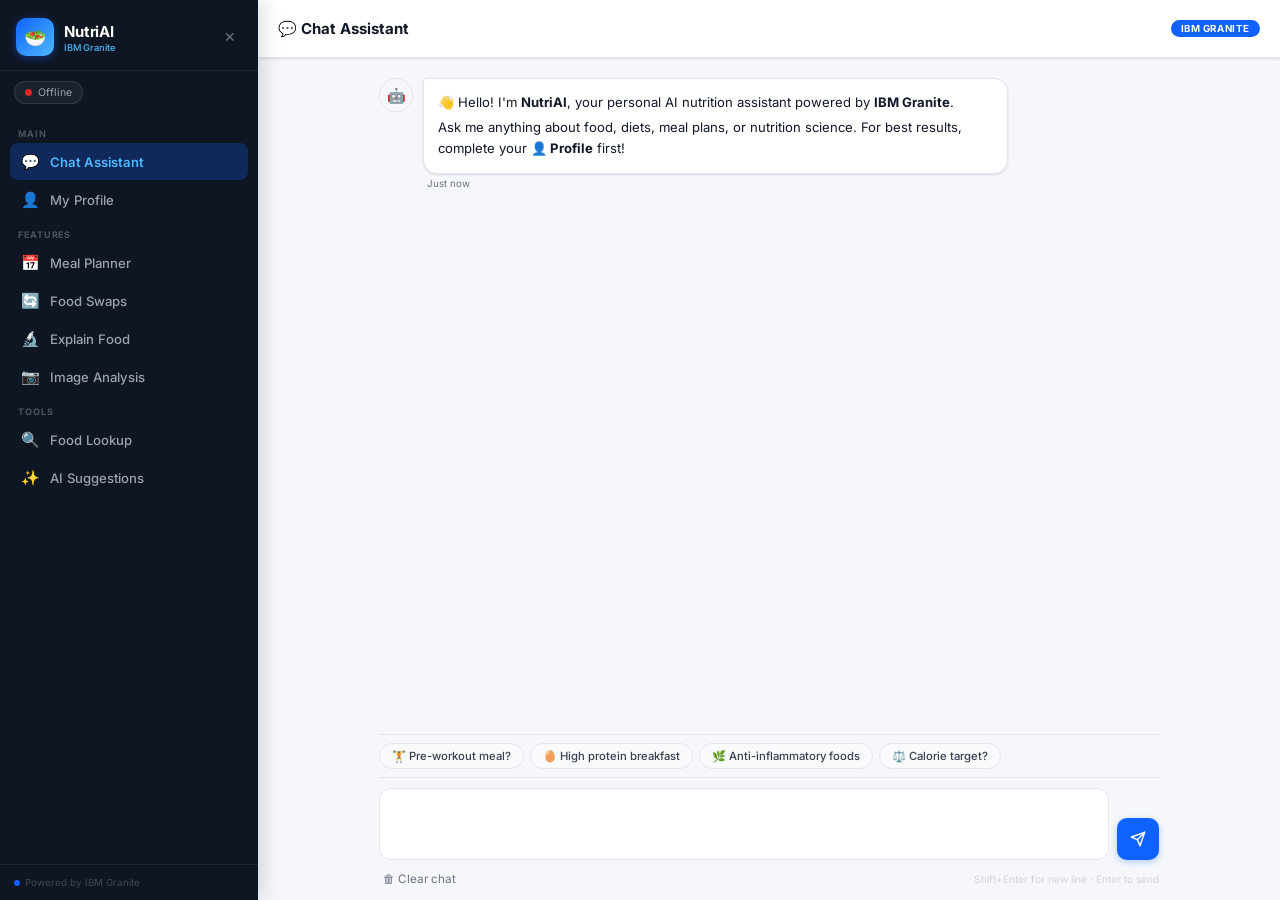
==== commit 7bb4d60d: "Improve NutriAI accessibility and responsive markup" ====
--- a/templates/index.html
+++ b/templates/index.html
@@ -67,14 +67,14 @@
 </aside>
 
 <!-- Sidebar overlay (mobile) -->
-<div class="sidebar-overlay" id="sidebarOverlay" onclick="toggleSidebar()"></div>
+<div class="sidebar-overlay" id="sidebarOverlay" aria-hidden="true" onclick="toggleSidebar()"></div>
 
 <!-- ══════════════════ MAIN ══════════════════ -->
 <div class="main-wrapper" id="mainWrapper">
 
   <!-- Topbar -->
   <header class="topbar">
-    <button class="hamburger" id="hamburger" onclick="toggleSidebar()">
+    <button class="hamburger" id="hamburger" aria-label="Open navigation" aria-controls="sidebar" aria-expanded="false" onclick="toggleSidebar()">
       <span></span><span></span><span></span>
     </button>
     <div class="topbar-center">
@@ -88,7 +88,7 @@
   <!-- ─────────────── CHAT ─────────────── -->
   <section class="panel active" id="panel-chat">
     <div class="chat-wrap">
-      <div class="chat-messages" id="chatMessages">
+      <div class="chat-messages" id="chatMessages" role="log" aria-live="polite" aria-relevant="additions text" aria-label="Conversation">
         <div class="chat-msg assistant">
           <div class="msg-avatar">🤖</div>
           <div class="msg-content">
@@ -109,7 +109,7 @@
       </div>
 
       <div class="chat-input-bar">
-        <textarea id="chatInput" class="chat-input" rows="1"
+        <textarea id="chatInput" class="chat-input" aria-label="Message to NutriAI" rows="1
           placeholder="Ask about nutrition, meals, diets…"
           onkeydown="chatKeydown(event)"
           oninput="autoResize(this)"></textarea>
@@ -138,9 +138,9 @@
         <div class="form-card">
           <div class="form-card-title">🧍 Personal Details</div>
           <div class="form-grid">
-            <div class="field"><label>Name</label><input type="text" id="pName" placeholder="Your name" /></div>
-            <div class="field"><label>Age</label><input type="number" id="pAge" placeholder="Years" min="10" max="120" /></div>
-            <div class="field"><label>Gender</label>
+            <div class="field"><label for="pName">Name</label><input type="text" id="pName" placeholder="Your name" /></div>
+            <div class="field"><label for="pAge">Age</label><input type="number" id="pAge" placeholder="Years" min="10" max="120" /></div>
+            <div class="field"><label for="pGender">Gender</label>
               <select id="pGender">
                 <option value="">Select…</option>
                 <option value="male">Male</option>
@@ -148,9 +148,9 @@
                 <option value="other">Other</option>
               </select>
             </div>
-            <div class="field"><label>Height (cm)</label><input type="number" id="pHeight" placeholder="e.g. 165" min="50" max="250" /></div>
-            <div class="field"><label>Weight (kg)</label><input type="number" id="pWeight" placeholder="e.g. 65" min="20" max="500" step="0.1" /></div>
-            <div class="field"><label>Target Weight (kg)</label><input type="number" id="pTargetWeight" placeholder="e.g. 60" min="20" max="500" step="0.1" /></div>
+            <div class="field"><label for="pHeight">Height (cm)</label><input type="number" id="pHeight" placeholder="e.g. 165" min="50" max="250" /></div>
+            <div class="field"><label for="pWeight">Weight (kg)</label><input type="number" id="pWeight" placeholder="e.g. 65" min="20" max="500" step="0.1" /></div>
+            <div class="field"><label for="pTargetWeight">Target Weight (kg)</label><input type="number" id="pTargetWeight" placeholder="e.g. 60" min="20" max="500" step="0.1" /></div>
           </div>
         </div>
 
@@ -160,7 +160,7 @@
             <div class="field"><label>Health Goal</label><select id="pHealthGoal"></select></div>
             <div class="field"><label>Activity Level</label><select id="pActivityLevel"></select></div>
             <div class="field"><label>Dietary Preference</label><select id="pDietaryPref"></select></div>
-            <div class="field"><label>Meals Per Day</label>
+            <div class="field"><label for="pMealsPerDay">Meals Per Day</label>
               <select id="pMealsPerDay">
                 <option value="2">2 meals</option>
                 <option value="3" selected>3 meals</option>
@@ -216,7 +216,7 @@
       <div class="action-card">
         <div class="action-card-row">
           <div class="field" style="min-width:160px;">
-            <label>Number of Days</label>
+            <label for="mpDays">Number of Days</label>
             <select id="mpDays">
               <option value="1">1 Day</option>
               <option value="3">3 Days</option>
@@ -312,7 +312,7 @@
             <p class="upload-title">Drop an image here</p>
             <p class="upload-sub">or</p>
             <label class="btn-outline" for="imageInput">Browse File</label>
-            <input type="file" id="imageInput" accept="image/*" style="display:none" onchange="handleImageSelect(event)" />
+            <input type="file" id="imageInput" accept="image/png,image/jpeg,image/webp,image/gif" style="display:none" onchange="handleImageSelect(event)" />
             <p class="upload-hint">PNG, JPG, JPEG, WebP · Max 10MB</p>
           </div>
         </div>
@@ -374,10 +374,10 @@
       <div class="form-card" style="margin-top:1.5rem;">
         <div class="form-card-title">📝 Leave Feedback</div>
         <div class="form-grid">
-          <div class="field"><label>Food / Meal</label>
+          <div class="field"><label for="fbItem">Food / Meal</label>
             <input type="text" id="fbItem" placeholder="e.g. Grilled chicken salad" />
           </div>
-          <div class="field"><label>Type</label>
+          <div class="field"><label for="fbType">Type</label>
             <select id="fbType">
               <option value="meal">Meal</option>
               <option value="swap">Food Swap</option>
@@ -402,7 +402,7 @@
 </div><!-- /.main-wrapper -->
 
 <!-- Loading overlay -->
-<div class="loading-overlay hidden" id="loadingOverlay">
+<div class="loading-overlay hidden" id="loadingOverlay" role="status" aria-live="polite" aria-label="NutriAI is processing your request">
   <div class="loading-card">
     <div class="loader-ring"></div>
     <p id="loadingText">Thinking…</p>
@@ -411,7 +411,7 @@
 </div>
 
 <!-- Toast -->
-<div class="toast hidden" id="toast"></div>
+<div class="toast hidden" id="toast" role="status" aria-live="polite"></div>
 
 <script src="/static/js/app.js"></script>
 </body>
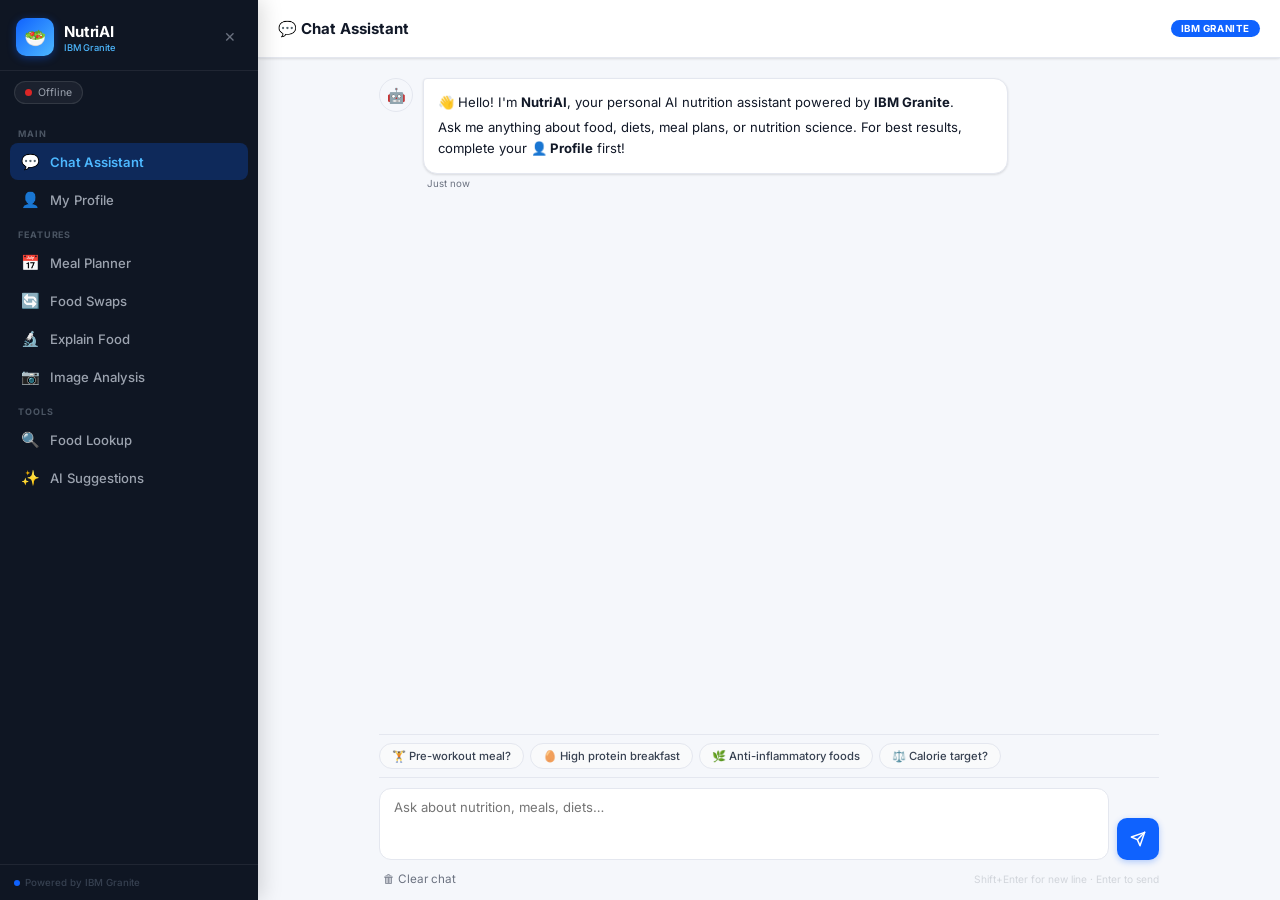
==== commit fca9ff78: "Revert "Polish NutriAI frontend: safety, accessibility and responsive UI"" ====
--- a/templates/index.html
+++ b/templates/index.html
@@ -67,14 +67,14 @@
 </aside>
 
 <!-- Sidebar overlay (mobile) -->
-<div class="sidebar-overlay" id="sidebarOverlay" aria-hidden="true" onclick="toggleSidebar()"></div>
+<div class="sidebar-overlay" id="sidebarOverlay" onclick="toggleSidebar()"></div>
 
 <!-- ══════════════════ MAIN ══════════════════ -->
 <div class="main-wrapper" id="mainWrapper">
 
   <!-- Topbar -->
   <header class="topbar">
-    <button class="hamburger" id="hamburger" aria-label="Open navigation" aria-controls="sidebar" aria-expanded="false" onclick="toggleSidebar()">
+    <button class="hamburger" id="hamburger" onclick="toggleSidebar()">
       <span></span><span></span><span></span>
     </button>
     <div class="topbar-center">
@@ -88,7 +88,7 @@
   <!-- ─────────────── CHAT ─────────────── -->
   <section class="panel active" id="panel-chat">
     <div class="chat-wrap">
-      <div class="chat-messages" id="chatMessages" role="log" aria-live="polite" aria-relevant="additions text" aria-label="Conversation">
+      <div class="chat-messages" id="chatMessages">
         <div class="chat-msg assistant">
           <div class="msg-avatar">🤖</div>
           <div class="msg-content">
@@ -109,7 +109,7 @@
       </div>
 
       <div class="chat-input-bar">
-        <textarea id="chatInput" class="chat-input" aria-label="Message to NutriAI" rows="1
+        <textarea id="chatInput" class="chat-input" rows="1"
           placeholder="Ask about nutrition, meals, diets…"
           onkeydown="chatKeydown(event)"
           oninput="autoResize(this)"></textarea>
@@ -138,9 +138,9 @@
         <div class="form-card">
           <div class="form-card-title">🧍 Personal Details</div>
           <div class="form-grid">
-            <div class="field"><label for="pName">Name</label><input type="text" id="pName" placeholder="Your name" /></div>
-            <div class="field"><label for="pAge">Age</label><input type="number" id="pAge" placeholder="Years" min="10" max="120" /></div>
-            <div class="field"><label for="pGender">Gender</label>
+            <div class="field"><label>Name</label><input type="text" id="pName" placeholder="Your name" /></div>
+            <div class="field"><label>Age</label><input type="number" id="pAge" placeholder="Years" min="10" max="120" /></div>
+            <div class="field"><label>Gender</label>
               <select id="pGender">
                 <option value="">Select…</option>
                 <option value="male">Male</option>
@@ -148,9 +148,9 @@
                 <option value="other">Other</option>
               </select>
             </div>
-            <div class="field"><label for="pHeight">Height (cm)</label><input type="number" id="pHeight" placeholder="e.g. 165" min="50" max="250" /></div>
-            <div class="field"><label for="pWeight">Weight (kg)</label><input type="number" id="pWeight" placeholder="e.g. 65" min="20" max="500" step="0.1" /></div>
-            <div class="field"><label for="pTargetWeight">Target Weight (kg)</label><input type="number" id="pTargetWeight" placeholder="e.g. 60" min="20" max="500" step="0.1" /></div>
+            <div class="field"><label>Height (cm)</label><input type="number" id="pHeight" placeholder="e.g. 165" min="50" max="250" /></div>
+            <div class="field"><label>Weight (kg)</label><input type="number" id="pWeight" placeholder="e.g. 65" min="20" max="500" step="0.1" /></div>
+            <div class="field"><label>Target Weight (kg)</label><input type="number" id="pTargetWeight" placeholder="e.g. 60" min="20" max="500" step="0.1" /></div>
           </div>
         </div>
 
@@ -160,7 +160,7 @@
             <div class="field"><label>Health Goal</label><select id="pHealthGoal"></select></div>
             <div class="field"><label>Activity Level</label><select id="pActivityLevel"></select></div>
             <div class="field"><label>Dietary Preference</label><select id="pDietaryPref"></select></div>
-            <div class="field"><label for="pMealsPerDay">Meals Per Day</label>
+            <div class="field"><label>Meals Per Day</label>
               <select id="pMealsPerDay">
                 <option value="2">2 meals</option>
                 <option value="3" selected>3 meals</option>
@@ -216,7 +216,7 @@
       <div class="action-card">
         <div class="action-card-row">
           <div class="field" style="min-width:160px;">
-            <label for="mpDays">Number of Days</label>
+            <label>Number of Days</label>
             <select id="mpDays">
               <option value="1">1 Day</option>
               <option value="3">3 Days</option>
@@ -312,7 +312,7 @@
             <p class="upload-title">Drop an image here</p>
             <p class="upload-sub">or</p>
             <label class="btn-outline" for="imageInput">Browse File</label>
-            <input type="file" id="imageInput" accept="image/png,image/jpeg,image/webp,image/gif" style="display:none" onchange="handleImageSelect(event)" />
+            <input type="file" id="imageInput" accept="image/*" style="display:none" onchange="handleImageSelect(event)" />
             <p class="upload-hint">PNG, JPG, JPEG, WebP · Max 10MB</p>
           </div>
         </div>
@@ -374,10 +374,10 @@
       <div class="form-card" style="margin-top:1.5rem;">
         <div class="form-card-title">📝 Leave Feedback</div>
         <div class="form-grid">
-          <div class="field"><label for="fbItem">Food / Meal</label>
+          <div class="field"><label>Food / Meal</label>
             <input type="text" id="fbItem" placeholder="e.g. Grilled chicken salad" />
           </div>
-          <div class="field"><label for="fbType">Type</label>
+          <div class="field"><label>Type</label>
             <select id="fbType">
               <option value="meal">Meal</option>
               <option value="swap">Food Swap</option>
@@ -402,7 +402,7 @@
 </div><!-- /.main-wrapper -->
 
 <!-- Loading overlay -->
-<div class="loading-overlay hidden" id="loadingOverlay" role="status" aria-live="polite" aria-label="NutriAI is processing your request">
+<div class="loading-overlay hidden" id="loadingOverlay">
   <div class="loading-card">
     <div class="loader-ring"></div>
     <p id="loadingText">Thinking…</p>
@@ -411,7 +411,7 @@
 </div>
 
 <!-- Toast -->
-<div class="toast hidden" id="toast" role="status" aria-live="polite"></div>
+<div class="toast hidden" id="toast"></div>
 
 <script src="/static/js/app.js"></script>
 </body>
